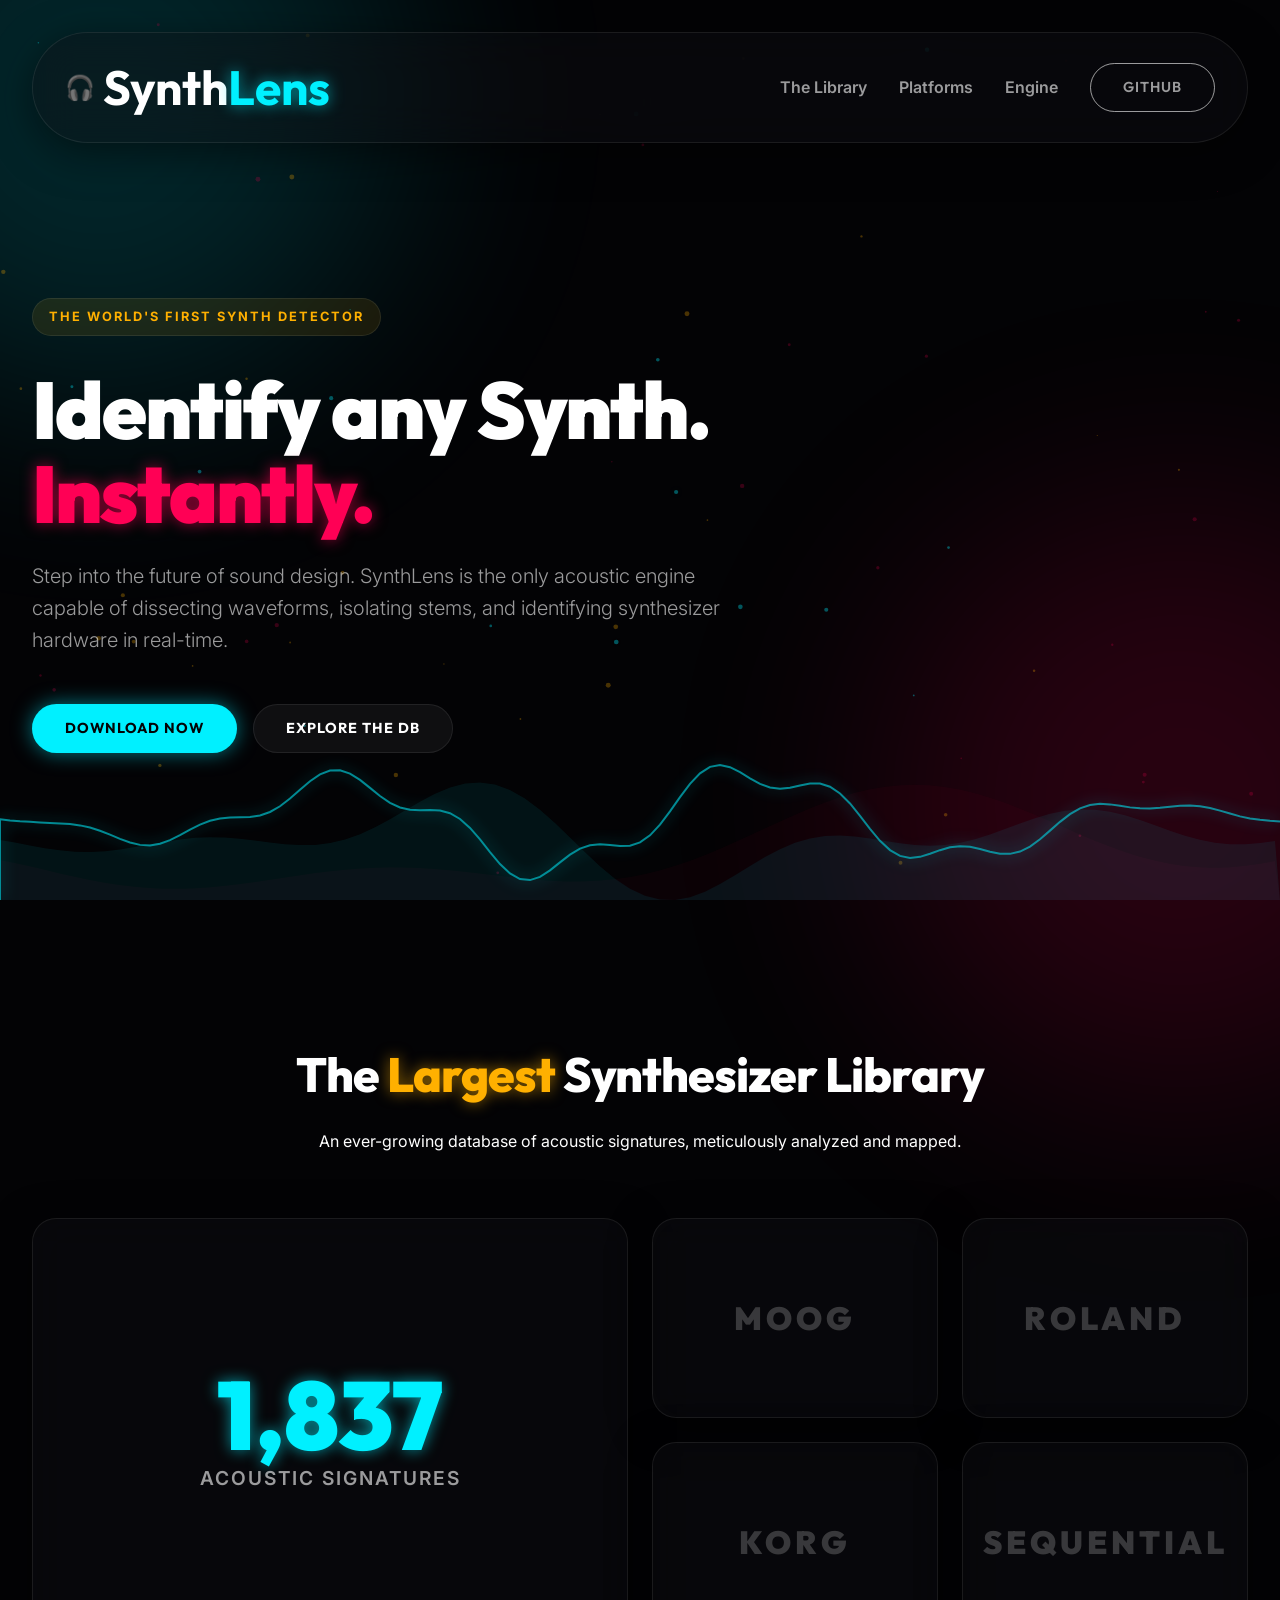
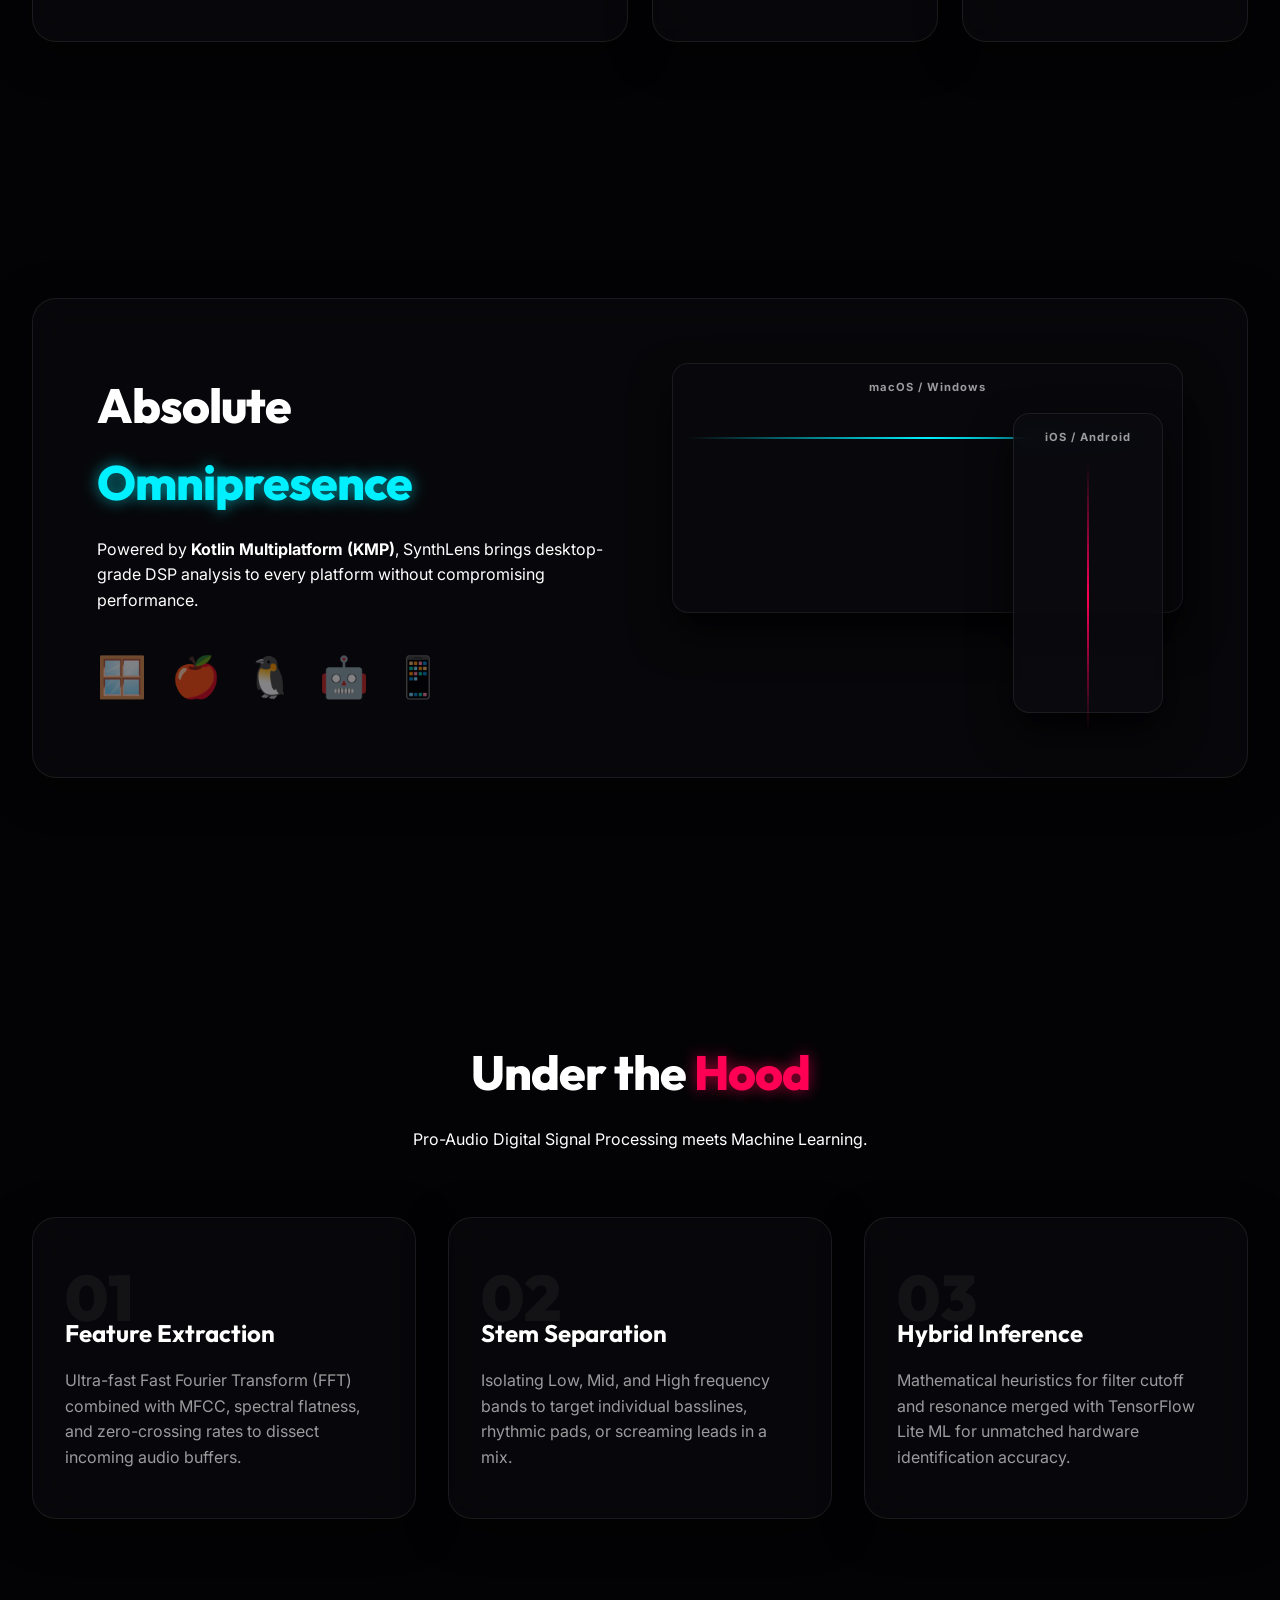
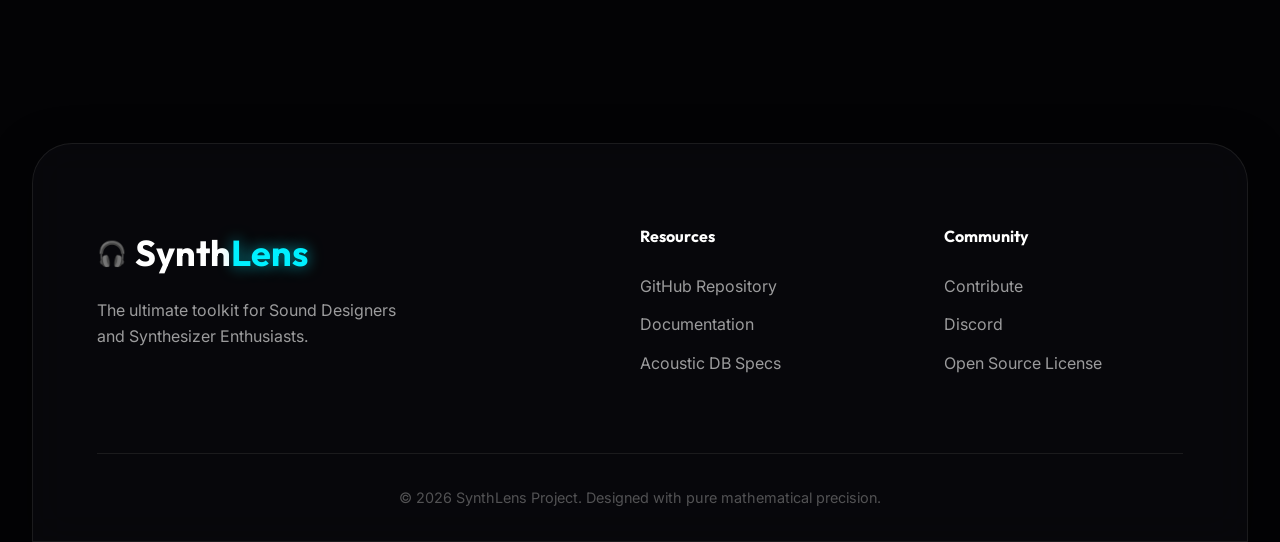
==== DOCS/index.html @ 4031fd5b "Docs: Upgrade GitHub Pages landing site to V2 Pro Audio aesthetic" ====
<!DOCTYPE html>
<html lang="en">
<head>
    <meta charset="UTF-8">
    <meta name="viewport" content="width=device-width, initial-scale=1.0">
    <meta name="description" content="SynthLens - The World's First AI-Powered Synthesizer Detector and the Largest Acoustic Signature Library.">
    <title>SynthLens | The Ultimate Synthesizer Analyzer</title>
    
    <!-- Google Fonts -->
    <link rel="preconnect" href="https://fonts.googleapis.com">
    <link rel="preconnect" href="https://fonts.gstatic.com" crossorigin>
    <link href="https://fonts.googleapis.com/css2?family=Inter:wght@300;400;600;800&family=Outfit:wght@400;700;900&display=swap" rel="stylesheet">
    
    <link rel="stylesheet" href="style.css">
</head>
<body>
    <!-- Real-time Visualizer Simulation -->
    <canvas id="spectrumCanvas"></canvas>

    <!-- Global Glow Effects -->
    <div class="ambient-glow cyan-glow"></div>
    <div class="ambient-glow magenta-glow"></div>

    <div class="site-wrapper">
        <!-- Header -->
        <header class="header glass-panel fade-in-up">
            <div class="logo">
                <span class="logo-icon">🎧</span>
                <h1>Synth<span class="highlight-cyan">Lens</span></h1>
            </div>
            <nav class="nav">
                <a href="#library">The Library</a>
                <a href="#platforms">Platforms</a>
                <a href="#engine">Engine</a>
                <a href="https://github.com/drbea/SynthLens" target="_blank" class="btn btn-outline">GitHub</a>
            </nav>
        </header>

        <!-- Hero Section -->
        <section class="hero">
            <div class="hero-content fade-in-up delay-1">
                <div class="hero-badge">THE WORLD'S FIRST SYNTH DETECTOR</div>
                <h2 class="hero-title">Identify any Synth.<br><span class="highlight-magenta">Instantly.</span></h2>
                <p class="hero-subtitle">Step into the future of sound design. SynthLens is the only acoustic engine capable of dissecting waveforms, isolating stems, and identifying synthesizer hardware in real-time.</p>
                <div class="hero-actions">
                    <a href="https://github.com/drbea/SynthLens/releases" class="btn btn-primary glow-btn">Download Now</a>
                    <a href="#library" class="btn btn-secondary">Explore the DB</a>
                </div>
            </div>
        </section>

        <!-- The Largest Library Section -->
        <section id="library" class="library-section section">
            <div class="section-header fade-in">
                <h3 class="section-title">The <span class="highlight-amber">Largest</span> Synthesizer Library</h3>
                <p>An ever-growing database of acoustic signatures, meticulously analyzed and mapped.</p>
            </div>
            
            <div class="bento-grid">
                <!-- Counter Card -->
                <div class="bento-card glass-panel col-span-2 row-span-2 flex-center fade-in-up">
                    <div class="counter-box">
                        <span class="counter-number highlight-cyan" data-target="2450">0</span>
                        <span class="counter-label">Acoustic Signatures</span>
                    </div>
                </div>
                
                <!-- Brand Cards -->
                <div class="bento-card glass-panel brand-card fade-in-up delay-1">
                    <div class="brand-name">MOOG</div>
                    <div class="brand-bg moog-bg"></div>
                </div>
                <div class="bento-card glass-panel brand-card fade-in-up delay-2">
                    <div class="brand-name">ROLAND</div>
                    <div class="brand-bg roland-bg"></div>
                </div>
                <div class="bento-card glass-panel brand-card fade-in-up delay-1">
                    <div class="brand-name">KORG</div>
                    <div class="brand-bg korg-bg"></div>
                </div>
                <div class="bento-card glass-panel brand-card fade-in-up delay-2">
                    <div class="brand-name">SEQUENTIAL</div>
                    <div class="brand-bg seq-bg"></div>
                </div>
            </div>
        </section>

        <!-- Multi-Platform Section -->
        <section id="platforms" class="platforms-section section">
            <div class="platform-container glass-panel fade-in">
                <div class="platform-text">
                    <h3 class="section-title">Absolute <span class="highlight-cyan">Omnipresence</span></h3>
                    <p>Powered by <strong>Kotlin Multiplatform (KMP)</strong>, SynthLens brings desktop-grade DSP analysis to every platform without compromising performance.</p>
                    <div class="platform-icons">
                        <div class="p-icon" title="Windows">🪟</div>
                        <div class="p-icon" title="macOS">🍎</div>
                        <div class="p-icon" title="Linux">🐧</div>
                        <div class="p-icon" title="Android">🤖</div>
                        <div class="p-icon" title="iOS">📱</div>
                    </div>
                </div>
                <div class="platform-visual">
                    <div class="device-stack">
                        <!-- Desktop Mockup -->
                        <div class="mock-device desktop glass-panel">
                            <div class="mock-header">macOS / Windows</div>
                            <div class="wave-line"></div>
                        </div>
                        <!-- Mobile Mockup -->
                        <div class="mock-device mobile glass-panel">
                            <div class="mock-header">iOS / Android</div>
                            <div class="wave-line vertical"></div>
                        </div>
                    </div>
                </div>
            </div>
        </section>

        <!-- Radiografía del Motor (How it Works) -->
        <section id="engine" class="engine-section section">
            <div class="section-header fade-in">
                <h3 class="section-title">Under the <span class="highlight-magenta">Hood</span></h3>
                <p>Pro-Audio Digital Signal Processing meets Machine Learning.</p>
            </div>
            <div class="engine-steps">
                <div class="step-card glass-panel hover-magnetic fade-in-up delay-1">
                    <div class="step-number">01</div>
                    <h4>Feature Extraction</h4>
                    <p>Ultra-fast Fast Fourier Transform (FFT) combined with MFCC, spectral flatness, and zero-crossing rates to dissect incoming audio buffers.</p>
                </div>
                <div class="step-card glass-panel hover-magnetic fade-in-up delay-2">
                    <div class="step-number">02</div>
                    <h4>Stem Separation</h4>
                    <p>Isolating Low, Mid, and High frequency bands to target individual basslines, rhythmic pads, or screaming leads in a mix.</p>
                </div>
                <div class="step-card glass-panel hover-magnetic fade-in-up delay-3">
                    <div class="step-number">03</div>
                    <h4>Hybrid Inference</h4>
                    <p>Mathematical heuristics for filter cutoff and resonance merged with TensorFlow Lite ML for unmatched hardware identification accuracy.</p>
                </div>
            </div>
        </section>

        <!-- Footer Pro -->
        <footer class="footer glass-panel">
            <div class="footer-grid">
                <div class="footer-brand">
                    <div class="logo">
                        <span class="logo-icon">🎧</span>
                        <h2>Synth<span class="highlight-cyan">Lens</span></h2>
                    </div>
                    <p class="tagline">The ultimate toolkit for Sound Designers and Synthesizer Enthusiasts.</p>
                </div>
                <div class="footer-links-col">
                    <h4>Resources</h4>
                    <a href="https://github.com/drbea/SynthLens">GitHub Repository</a>
                    <a href="#">Documentation</a>
                    <a href="#">Acoustic DB Specs</a>
                </div>
                <div class="footer-links-col">
                    <h4>Community</h4>
                    <a href="#">Contribute</a>
                    <a href="#">Discord</a>
                    <a href="#">Open Source License</a>
                </div>
            </div>
            <div class="footer-bottom">
                &copy; 2026 SynthLens Project. Designed with pure mathematical precision.
            </div>
        </footer>
    </div>

    <script src="script.js"></script>
</body>
</html>
---- DOCS/style.css ----
:root {
    /* Pro Audio Deep Aesthetic */
    --synth-cyan: #00F0FF;
    --synth-magenta: #FF0055;
    --synth-amber: #FFB000;
    --synth-green: #00FF66;
    
    --bg-dark: #030305;
    --bg-panel: rgba(15, 15, 20, 0.4);
    --bg-card: rgba(22, 22, 30, 0.5);
    
    --text-primary: #FFFFFF;
    --text-secondary: rgba(255, 255, 255, 0.6);
    
    --font-heading: 'Outfit', sans-serif;
    --font-body: 'Inter', sans-serif;
    
    --glass-border: 1px solid rgba(255, 255, 255, 0.08);
}

* {
    margin: 0;
    padding: 0;
    box-sizing: border-box;
}

body {
    background-color: var(--bg-dark);
    color: var(--text-primary);
    font-family: var(--font-body);
    line-height: 1.6;
    overflow-x: hidden;
}

/* Background Canvas */
#spectrumCanvas {
    position: fixed;
    top: 0;
    left: 0;
    width: 100vw;
    height: 100vh;
    z-index: -1;
    pointer-events: none;
    opacity: 0.7;
}

/* Ambient Glows */
.ambient-glow {
    position: fixed;
    width: 600px;
    height: 600px;
    border-radius: 50%;
    filter: blur(120px);
    z-index: -2;
    opacity: 0.15;
    pointer-events: none;
}
.ambient-glow.cyan-glow { top: -200px; left: -200px; background: var(--synth-cyan); }
.ambient-glow.magenta-glow { bottom: -200px; right: -200px; background: var(--synth-magenta); }

/* Typography & Highlights */
h1, h2, h3, h4, .logo { font-family: var(--font-heading); }
.highlight-cyan { color: var(--synth-cyan); text-shadow: 0 0 15px rgba(0, 240, 255, 0.6); }
.highlight-magenta { color: var(--synth-magenta); text-shadow: 0 0 15px rgba(255, 0, 85, 0.6); }
.highlight-amber { color: var(--synth-amber); text-shadow: 0 0 15px rgba(255, 176, 0, 0.6); }

/* Glassmorphism Utilities */
.glass-panel {
    background: var(--bg-panel);
    backdrop-filter: blur(20px);
    -webkit-backdrop-filter: blur(20px);
    border: var(--glass-border);
    box-shadow: 0 10px 40px rgba(0, 0, 0, 0.5);
    border-radius: 24px;
}

.site-wrapper {
    position: relative;
    z-index: 1;
    max-width: 1300px;
    margin: 0 auto;
    padding: 0 2rem;
}

/* Header */
.header {
    display: flex;
    justify-content: space-between;
    align-items: center;
    padding: 1rem 2rem;
    margin-top: 2rem;
    border-radius: 100px;
}
.logo { display: flex; align-items: center; gap: 0.5rem; font-size: 1.5rem; font-weight: 900; }
.nav { display: flex; gap: 2rem; align-items: center; }
.nav a { color: var(--text-secondary); text-decoration: none; font-weight: 600; transition: color 0.3s ease; }
.nav a:hover { color: var(--text-primary); text-shadow: 0 0 8px rgba(255,255,255,0.5); }

/* Buttons */
.btn {
    display: inline-block;
    padding: 0.75rem 2rem;
    border-radius: 50px;
    text-decoration: none;
    font-weight: 700;
    font-family: var(--font-heading);
    transition: all 0.3s ease;
    cursor: pointer;
    text-align: center;
    text-transform: uppercase;
    letter-spacing: 1px;
    font-size: 0.9rem;
}
.btn-outline { border: 1px solid var(--text-secondary); color: var(--text-primary); }
.btn-outline:hover { background: var(--text-primary); color: var(--bg-dark); }
.btn-primary { background: var(--synth-cyan); color: var(--bg-dark); box-shadow: 0 0 20px rgba(0, 240, 255, 0.5); border: 1px solid transparent; }
.btn-primary:hover { background: #fff; box-shadow: 0 0 30px rgba(0, 240, 255, 0.9); }
.btn-secondary { background: rgba(255, 255, 255, 0.05); color: var(--text-primary); border: var(--glass-border); }
.btn-secondary:hover { background: rgba(255, 255, 255, 0.1); }

/* Hero Section */
.hero { min-height: 85vh; display: flex; align-items: center; padding: 4rem 0; }
.hero-content { max-width: 900px; }
.hero-badge { display: inline-block; padding: 0.5rem 1rem; border: var(--glass-border); border-radius: 50px; font-size: 0.8rem; font-weight: 700; letter-spacing: 2px; color: var(--synth-amber); margin-bottom: 2rem; background: rgba(255, 176, 0, 0.1); }
.hero-title { font-size: 5rem; line-height: 1.05; margin-bottom: 1.5rem; font-weight: 900; letter-spacing: -2px; }
.hero-subtitle { font-size: 1.25rem; color: var(--text-secondary); margin-bottom: 3rem; max-width: 700px; font-weight: 300; }
.hero-actions { display: flex; gap: 1rem; }

/* Generic Section */
.section { padding: 8rem 0; }
.section-header { margin-bottom: 4rem; text-align: center; }
.section-title { font-size: 3rem; margin-bottom: 1rem; font-weight: 800; letter-spacing: -1px; }

/* Bento Grid (Library) */
.bento-grid {
    display: grid;
    grid-template-columns: repeat(4, 1fr);
    grid-template-rows: repeat(2, 200px);
    gap: 1.5rem;
}
.bento-card {
    padding: 2rem;
    position: relative;
    overflow: hidden;
    transition: transform 0.4s ease, border-color 0.4s ease;
}
.bento-card:hover { transform: scale(1.02); border-color: rgba(255,255,255,0.3); }
.col-span-2 { grid-column: span 2; }
.row-span-2 { grid-row: span 2; }
.flex-center { display: flex; flex-direction: column; justify-content: center; align-items: center; text-align: center; }

/* Counter Box */
.counter-box .counter-number { font-size: 6rem; font-family: var(--font-heading); font-weight: 900; line-height: 1; display: block; }
.counter-box .counter-label { font-size: 1.2rem; color: var(--text-secondary); letter-spacing: 2px; text-transform: uppercase; font-weight: 600; }

/* Brand Cards */
.brand-card { display: flex; justify-content: center; align-items: center; }
.brand-name { font-family: var(--font-heading); font-size: 2rem; font-weight: 900; color: rgba(255,255,255,0.2); letter-spacing: 4px; z-index: 2; transition: color 0.3s ease; }
.brand-card:hover .brand-name { color: #fff; }
.brand-bg { position: absolute; inset: 0; z-index: 1; background-size: cover; background-position: center; opacity: 0.1; transition: opacity 0.3s ease; filter: grayscale(100%); }
.brand-card:hover .brand-bg { opacity: 0.4; filter: grayscale(0%); }

/* Platforms Section */
.platform-container { display: grid; grid-template-columns: 1fr 1fr; gap: 4rem; padding: 4rem; align-items: center; }
.platform-icons { display: flex; gap: 1.5rem; margin-top: 2rem; font-size: 2.5rem; }
.p-icon { opacity: 0.5; transition: opacity 0.3s, transform 0.3s; cursor: default; }
.p-icon:hover { opacity: 1; transform: translateY(-5px); }

.device-stack { position: relative; height: 350px; }
.mock-device { position: absolute; background: #08080c; border: var(--glass-border); border-radius: 16px; padding: 15px; box-shadow: 0 20px 40px rgba(0,0,0,0.8); }
.mock-device.desktop { width: 100%; height: 250px; top: 0; left: 0; z-index: 1; }
.mock-device.mobile { width: 150px; height: 300px; bottom: 0; right: 20px; z-index: 2; background: rgba(10,10,15,0.8); backdrop-filter: blur(10px); }
.mock-header { font-size: 0.7rem; color: var(--text-secondary); text-align: center; margin-bottom: 15px; letter-spacing: 1px; font-weight: 700; }
.wave-line { height: 2px; width: 100%; background: linear-gradient(90deg, transparent, var(--synth-cyan), transparent); margin-top: 40px; }
.wave-line.vertical { height: 100%; width: 2px; background: linear-gradient(180deg, transparent, var(--synth-magenta), transparent); margin: 0 auto; }

/* Engine Steps */
.engine-steps { display: grid; grid-template-columns: repeat(3, 1fr); gap: 2rem; }
.step-card { padding: 3rem 2rem; }
.step-number { font-family: var(--font-heading); font-size: 4rem; font-weight: 900; color: rgba(255,255,255,0.05); margin-bottom: -1rem; line-height: 1; }
.step-card h4 { font-size: 1.5rem; margin-bottom: 1rem; position: relative; z-index: 2; }
.step-card p { color: var(--text-secondary); position: relative; z-index: 2; }

/* Hover Magnetic effect (JS will handle logic) */
.hover-magnetic { transition: transform 0.1s ease-out; }

/* Footer Pro */
.footer { margin-top: 6rem; padding: 5rem 4rem 2rem; border-radius: 40px 40px 0 0; }
.footer-grid { display: grid; grid-template-columns: 2fr 1fr 1fr; gap: 4rem; margin-bottom: 4rem; }
.footer-brand .logo { margin-bottom: 1rem; }
.footer-brand .tagline { color: var(--text-secondary); max-width: 300px; }
.footer-links-col h4 { margin-bottom: 1.5rem; color: #fff; }
.footer-links-col a { display: block; color: var(--text-secondary); text-decoration: none; margin-bottom: 0.8rem; transition: color 0.3s; }
.footer-links-col a:hover { color: var(--synth-cyan); }
.footer-bottom { padding-top: 2rem; border-top: var(--glass-border); color: rgba(255,255,255,0.3); font-size: 0.9rem; text-align: center; }

/* Animations */
.fade-in { opacity: 0; transition: opacity 1s ease; }
.fade-in.visible { opacity: 1; }
.fade-in-up { opacity: 0; transform: translateY(40px); transition: opacity 1s cubic-bezier(0.2, 0.8, 0.2, 1), transform 1s cubic-bezier(0.2, 0.8, 0.2, 1); }
.fade-in-up.visible { opacity: 1; transform: translateY(0); }
.delay-1 { transition-delay: 0.2s; }
.delay-2 { transition-delay: 0.4s; }
.delay-3 { transition-delay: 0.6s; }

/* Responsive */
@media (max-width: 1000px) {
    .bento-grid { grid-template-columns: 1fr 1fr; }
    .col-span-2 { grid-column: span 1; }
    .platform-container { grid-template-columns: 1fr; }
    .engine-steps { grid-template-columns: 1fr; }
    .footer-grid { grid-template-columns: 1fr; }
}
@media (max-width: 600px) {
    .bento-grid { grid-template-columns: 1fr; }
    .hero-title { font-size: 3.5rem; }
    .nav { display: none; }
}
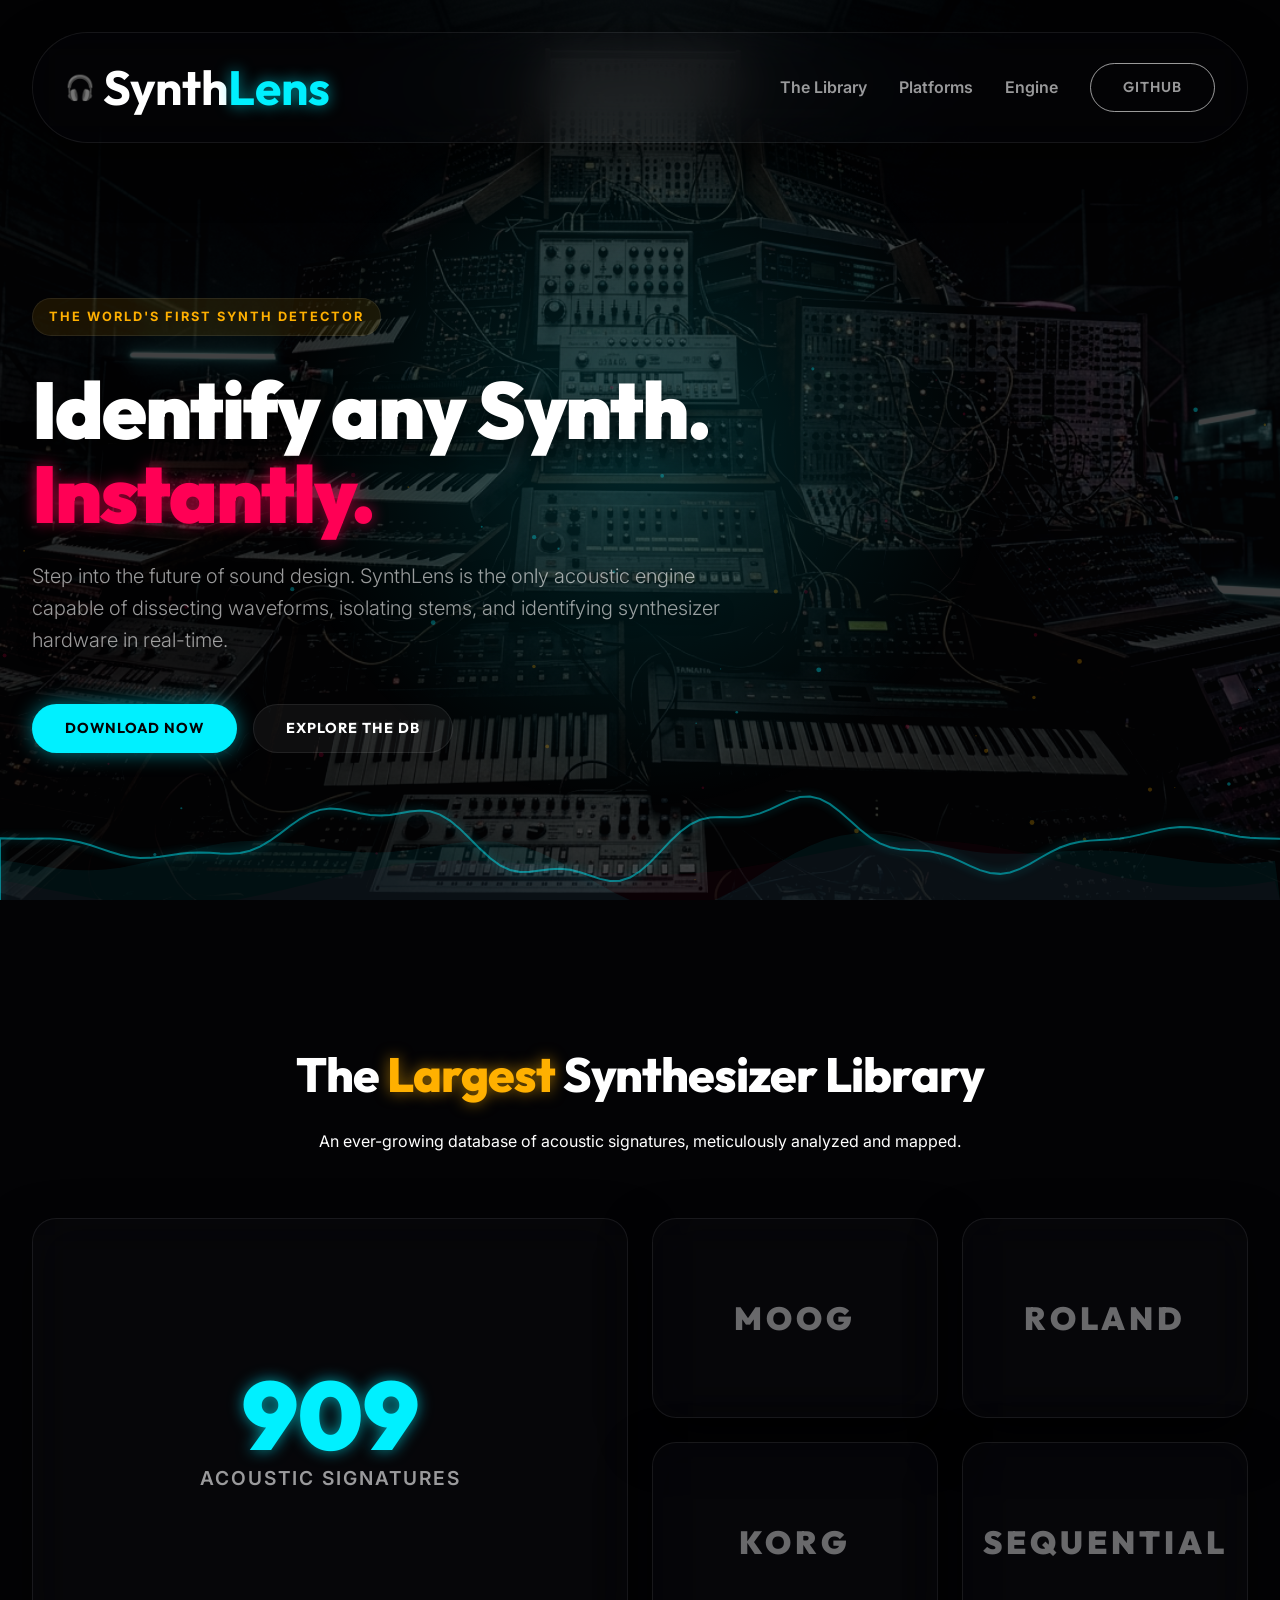
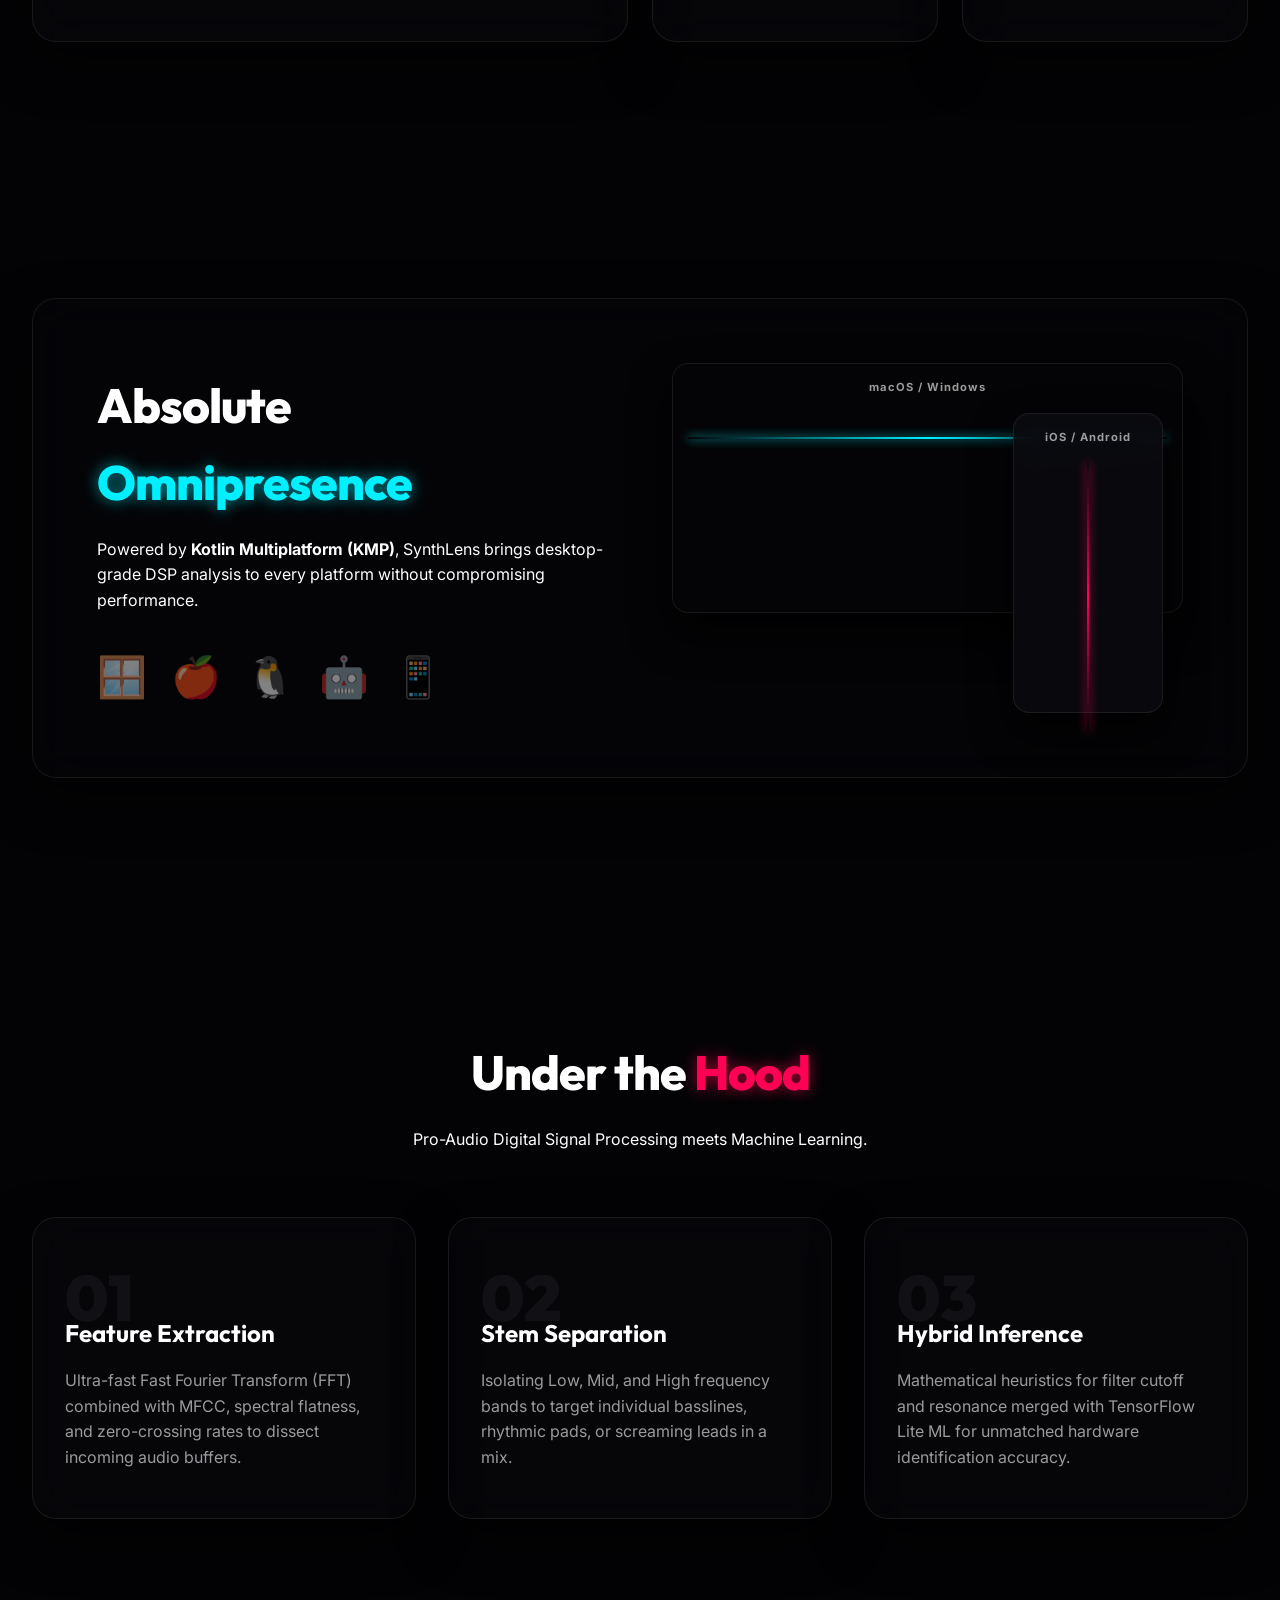
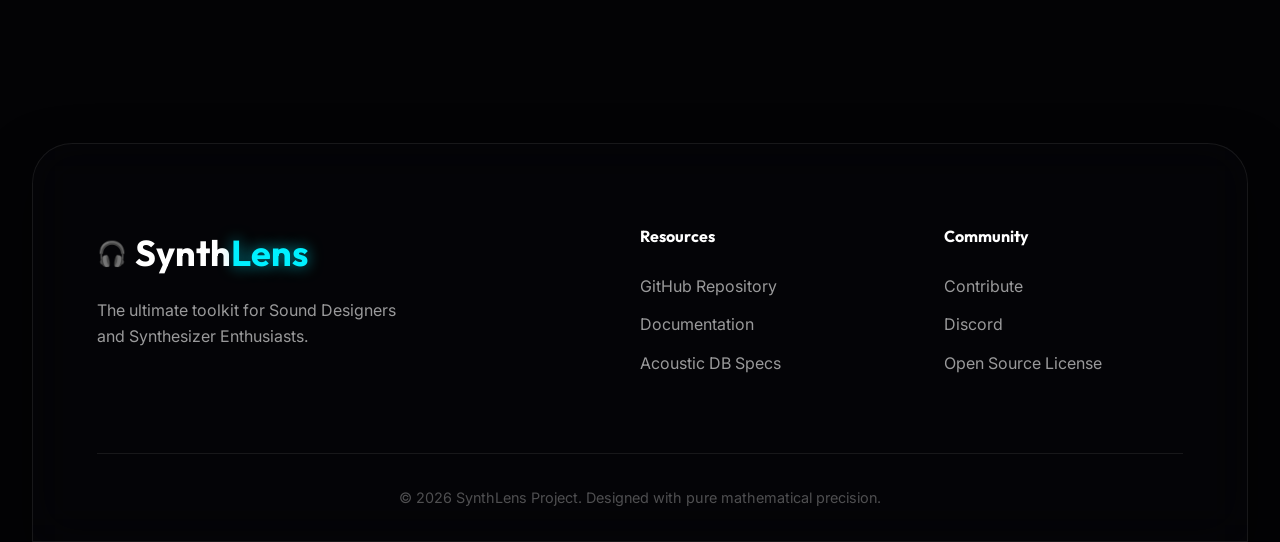
==== commit 39c53097: "Docs: Implement V3 with Synth Graveyard background and Spotlight CSS/JS effect" ====
--- a/DOCS/index.html
+++ b/DOCS/index.html
@@ -14,12 +14,14 @@
     <link rel="stylesheet" href="style.css">
 </head>
 <body>
-    <!-- Real-time Visualizer Simulation -->
+    <!-- The Synthesizer Graveyard Background -->
+    <div class="bg-graveyard"></div>
+    
+    <!-- The Interactive Mouse Spotlight -->
+    <div class="mouse-spotlight"></div>
+
+    <!-- The Audio Spectrum Canvas (Now restricted to the bottom to avoid clashing) -->
     <canvas id="spectrumCanvas"></canvas>
-
-    <!-- Global Glow Effects -->
-    <div class="ambient-glow cyan-glow"></div>
-    <div class="ambient-glow magenta-glow"></div>
 
     <div class="site-wrapper">
         <!-- Header -->
@@ -38,11 +40,11 @@
 
         <!-- Hero Section -->
         <section class="hero">
-            <div class="hero-content fade-in-up delay-1">
-                <div class="hero-badge">THE WORLD'S FIRST SYNTH DETECTOR</div>
-                <h2 class="hero-title">Identify any Synth.<br><span class="highlight-magenta">Instantly.</span></h2>
-                <p class="hero-subtitle">Step into the future of sound design. SynthLens is the only acoustic engine capable of dissecting waveforms, isolating stems, and identifying synthesizer hardware in real-time.</p>
-                <div class="hero-actions">
+            <div class="hero-content">
+                <div class="hero-badge fade-in-up delay-1">THE WORLD'S FIRST SYNTH DETECTOR</div>
+                <h2 class="hero-title fade-in-up delay-2">Identify any Synth.<br><span class="highlight-magenta">Instantly.</span></h2>
+                <p class="hero-subtitle fade-in-up delay-3">Step into the future of sound design. SynthLens is the only acoustic engine capable of dissecting waveforms, isolating stems, and identifying synthesizer hardware in real-time.</p>
+                <div class="hero-actions fade-in-up delay-4">
                     <a href="https://github.com/drbea/SynthLens/releases" class="btn btn-primary glow-btn">Download Now</a>
                     <a href="#library" class="btn btn-secondary">Explore the DB</a>
                 </div>
@@ -51,34 +53,34 @@
 
         <!-- The Largest Library Section -->
         <section id="library" class="library-section section">
-            <div class="section-header fade-in">
+            <div class="section-header fade-in-up delay-1">
                 <h3 class="section-title">The <span class="highlight-amber">Largest</span> Synthesizer Library</h3>
                 <p>An ever-growing database of acoustic signatures, meticulously analyzed and mapped.</p>
             </div>
             
             <div class="bento-grid">
                 <!-- Counter Card -->
-                <div class="bento-card glass-panel col-span-2 row-span-2 flex-center fade-in-up">
+                <div class="bento-card glass-panel col-span-2 row-span-2 flex-center fade-in-up delay-2">
                     <div class="counter-box">
                         <span class="counter-number highlight-cyan" data-target="2450">0</span>
                         <span class="counter-label">Acoustic Signatures</span>
                     </div>
                 </div>
                 
-                <!-- Brand Cards -->
-                <div class="bento-card glass-panel brand-card fade-in-up delay-1">
+                <!-- Brand Cards with cascading delays -->
+                <div class="bento-card glass-panel brand-card fade-in-up delay-3">
                     <div class="brand-name">MOOG</div>
                     <div class="brand-bg moog-bg"></div>
                 </div>
-                <div class="bento-card glass-panel brand-card fade-in-up delay-2">
+                <div class="bento-card glass-panel brand-card fade-in-up delay-4">
                     <div class="brand-name">ROLAND</div>
                     <div class="brand-bg roland-bg"></div>
                 </div>
-                <div class="bento-card glass-panel brand-card fade-in-up delay-1">
+                <div class="bento-card glass-panel brand-card fade-in-up delay-5">
                     <div class="brand-name">KORG</div>
                     <div class="brand-bg korg-bg"></div>
                 </div>
-                <div class="bento-card glass-panel brand-card fade-in-up delay-2">
+                <div class="bento-card glass-panel brand-card fade-in-up delay-6">
                     <div class="brand-name">SEQUENTIAL</div>
                     <div class="brand-bg seq-bg"></div>
                 </div>
@@ -87,11 +89,11 @@
 
         <!-- Multi-Platform Section -->
         <section id="platforms" class="platforms-section section">
-            <div class="platform-container glass-panel fade-in">
+            <div class="platform-container glass-panel fade-in-up delay-1">
                 <div class="platform-text">
-                    <h3 class="section-title">Absolute <span class="highlight-cyan">Omnipresence</span></h3>
-                    <p>Powered by <strong>Kotlin Multiplatform (KMP)</strong>, SynthLens brings desktop-grade DSP analysis to every platform without compromising performance.</p>
-                    <div class="platform-icons">
+                    <h3 class="section-title fade-in-up delay-2">Absolute <span class="highlight-cyan">Omnipresence</span></h3>
+                    <p class="fade-in-up delay-3">Powered by <strong>Kotlin Multiplatform (KMP)</strong>, SynthLens brings desktop-grade DSP analysis to every platform without compromising performance.</p>
+                    <div class="platform-icons fade-in-up delay-4">
                         <div class="p-icon" title="Windows">🪟</div>
                         <div class="p-icon" title="macOS">🍎</div>
                         <div class="p-icon" title="Linux">🐧</div>
@@ -99,15 +101,13 @@
                         <div class="p-icon" title="iOS">📱</div>
                     </div>
                 </div>
-                <div class="platform-visual">
+                <div class="platform-visual fade-in-up delay-5">
                     <div class="device-stack">
-                        <!-- Desktop Mockup -->
-                        <div class="mock-device desktop glass-panel">
+                        <div class="mock-device desktop glass-panel hover-magnetic">
                             <div class="mock-header">macOS / Windows</div>
                             <div class="wave-line"></div>
                         </div>
-                        <!-- Mobile Mockup -->
-                        <div class="mock-device mobile glass-panel">
+                        <div class="mock-device mobile glass-panel hover-magnetic">
                             <div class="mock-header">iOS / Android</div>
                             <div class="wave-line vertical"></div>
                         </div>
@@ -116,24 +116,24 @@
             </div>
         </section>
 
-        <!-- Radiografía del Motor (How it Works) -->
+        <!-- Engine Section -->
         <section id="engine" class="engine-section section">
-            <div class="section-header fade-in">
+            <div class="section-header fade-in-up delay-1">
                 <h3 class="section-title">Under the <span class="highlight-magenta">Hood</span></h3>
                 <p>Pro-Audio Digital Signal Processing meets Machine Learning.</p>
             </div>
             <div class="engine-steps">
-                <div class="step-card glass-panel hover-magnetic fade-in-up delay-1">
+                <div class="step-card glass-panel hover-magnetic fade-in-up delay-2">
                     <div class="step-number">01</div>
                     <h4>Feature Extraction</h4>
                     <p>Ultra-fast Fast Fourier Transform (FFT) combined with MFCC, spectral flatness, and zero-crossing rates to dissect incoming audio buffers.</p>
                 </div>
-                <div class="step-card glass-panel hover-magnetic fade-in-up delay-2">
+                <div class="step-card glass-panel hover-magnetic fade-in-up delay-3">
                     <div class="step-number">02</div>
                     <h4>Stem Separation</h4>
                     <p>Isolating Low, Mid, and High frequency bands to target individual basslines, rhythmic pads, or screaming leads in a mix.</p>
                 </div>
-                <div class="step-card glass-panel hover-magnetic fade-in-up delay-3">
+                <div class="step-card glass-panel hover-magnetic fade-in-up delay-4">
                     <div class="step-number">03</div>
                     <h4>Hybrid Inference</h4>
                     <p>Mathematical heuristics for filter cutoff and resonance merged with TensorFlow Lite ML for unmatched hardware identification accuracy.</p>
@@ -142,7 +142,7 @@
         </section>
 
         <!-- Footer Pro -->
-        <footer class="footer glass-panel">
+        <footer class="footer glass-panel fade-in-up delay-1">
             <div class="footer-grid">
                 <div class="footer-brand">
                     <div class="logo">
--- a/DOCS/style.css
+++ b/DOCS/style.css
@@ -6,8 +6,8 @@
     --synth-green: #00FF66;
     
     --bg-dark: #030305;
-    --bg-panel: rgba(15, 15, 20, 0.4);
-    --bg-card: rgba(22, 22, 30, 0.5);
+    --bg-panel: rgba(10, 10, 15, 0.2); /* More transparent for V3 */
+    --bg-card: rgba(15, 15, 20, 0.3);
     
     --text-primary: #FFFFFF;
     --text-secondary: rgba(255, 255, 255, 0.6);
@@ -30,33 +30,56 @@
     font-family: var(--font-body);
     line-height: 1.6;
     overflow-x: hidden;
-}
-
-/* Background Canvas */
-#spectrumCanvas {
+    /* Initialize CSS vars for spotlight */
+    --mouse-x: 50vw;
+    --mouse-y: 50vh;
+}
+
+/* 1. Synth Graveyard Background */
+.bg-graveyard {
     position: fixed;
     top: 0;
     left: 0;
     width: 100vw;
     height: 100vh;
+    background-image: url('images/bg-graveyard.jpg');
+    background-size: cover;
+    background-position: center;
+    background-repeat: no-repeat;
+    z-index: -3;
+    opacity: 0.25;
+    filter: saturate(0.5) contrast(1.2);
+}
+
+/* 2. Interactive Mouse Spotlight */
+.mouse-spotlight {
+    position: fixed;
+    top: 0;
+    left: 0;
+    width: 100vw;
+    height: 100vh;
+    z-index: -2;
+    pointer-events: none;
+    /* Create a radial spotlight that follows the mouse */
+    background: radial-gradient(
+        circle 600px at var(--mouse-x) var(--mouse-y), 
+        rgba(0, 240, 255, 0.15), 
+        transparent 60%
+    );
+    transition: background 0.1s ease;
+}
+
+/* 3. Audio Spectrum Canvas */
+#spectrumCanvas {
+    position: fixed;
+    bottom: 0; /* Keep it restricted to bottom half */
+    left: 0;
+    width: 100vw;
+    height: 60vh;
     z-index: -1;
     pointer-events: none;
-    opacity: 0.7;
-}
-
-/* Ambient Glows */
-.ambient-glow {
-    position: fixed;
-    width: 600px;
-    height: 600px;
-    border-radius: 50%;
-    filter: blur(120px);
-    z-index: -2;
-    opacity: 0.15;
-    pointer-events: none;
-}
-.ambient-glow.cyan-glow { top: -200px; left: -200px; background: var(--synth-cyan); }
-.ambient-glow.magenta-glow { bottom: -200px; right: -200px; background: var(--synth-magenta); }
+    opacity: 0.8;
+}
 
 /* Typography & Highlights */
 h1, h2, h3, h4, .logo { font-family: var(--font-heading); }
@@ -67,10 +90,10 @@
 /* Glassmorphism Utilities */
 .glass-panel {
     background: var(--bg-panel);
-    backdrop-filter: blur(20px);
-    -webkit-backdrop-filter: blur(20px);
+    backdrop-filter: blur(25px);
+    -webkit-backdrop-filter: blur(25px);
     border: var(--glass-border);
-    box-shadow: 0 10px 40px rgba(0, 0, 0, 0.5);
+    box-shadow: 0 20px 50px rgba(0, 0, 0, 0.6);
     border-radius: 24px;
 }
 
@@ -104,7 +127,7 @@
     text-decoration: none;
     font-weight: 700;
     font-family: var(--font-heading);
-    transition: all 0.3s ease;
+    transition: all 0.3s cubic-bezier(0.25, 1, 0.5, 1);
     cursor: pointer;
     text-align: center;
     text-transform: uppercase;
@@ -114,16 +137,16 @@
 .btn-outline { border: 1px solid var(--text-secondary); color: var(--text-primary); }
 .btn-outline:hover { background: var(--text-primary); color: var(--bg-dark); }
 .btn-primary { background: var(--synth-cyan); color: var(--bg-dark); box-shadow: 0 0 20px rgba(0, 240, 255, 0.5); border: 1px solid transparent; }
-.btn-primary:hover { background: #fff; box-shadow: 0 0 30px rgba(0, 240, 255, 0.9); }
+.btn-primary:hover { background: #fff; box-shadow: 0 0 30px rgba(0, 240, 255, 0.9); transform: scale(1.05); }
 .btn-secondary { background: rgba(255, 255, 255, 0.05); color: var(--text-primary); border: var(--glass-border); }
-.btn-secondary:hover { background: rgba(255, 255, 255, 0.1); }
+.btn-secondary:hover { background: rgba(255, 255, 255, 0.1); transform: scale(1.05); }
 
 /* Hero Section */
 .hero { min-height: 85vh; display: flex; align-items: center; padding: 4rem 0; }
 .hero-content { max-width: 900px; }
 .hero-badge { display: inline-block; padding: 0.5rem 1rem; border: var(--glass-border); border-radius: 50px; font-size: 0.8rem; font-weight: 700; letter-spacing: 2px; color: var(--synth-amber); margin-bottom: 2rem; background: rgba(255, 176, 0, 0.1); }
-.hero-title { font-size: 5rem; line-height: 1.05; margin-bottom: 1.5rem; font-weight: 900; letter-spacing: -2px; }
-.hero-subtitle { font-size: 1.25rem; color: var(--text-secondary); margin-bottom: 3rem; max-width: 700px; font-weight: 300; }
+.hero-title { font-size: 5rem; line-height: 1.05; margin-bottom: 1.5rem; font-weight: 900; letter-spacing: -2px; text-shadow: 0 10px 30px rgba(0,0,0,0.8); }
+.hero-subtitle { font-size: 1.25rem; color: var(--text-secondary); margin-bottom: 3rem; max-width: 700px; font-weight: 300; text-shadow: 0 5px 15px rgba(0,0,0,0.8); }
 .hero-actions { display: flex; gap: 1rem; }
 
 /* Generic Section */
@@ -142,7 +165,8 @@
     padding: 2rem;
     position: relative;
     overflow: hidden;
-    transition: transform 0.4s ease, border-color 0.4s ease;
+    transition: transform 0.4s cubic-bezier(0.25, 1, 0.5, 1), border-color 0.4s ease;
+    background: var(--bg-card);
 }
 .bento-card:hover { transform: scale(1.02); border-color: rgba(255,255,255,0.3); }
 .col-span-2 { grid-column: span 2; }
@@ -155,34 +179,35 @@
 
 /* Brand Cards */
 .brand-card { display: flex; justify-content: center; align-items: center; }
-.brand-name { font-family: var(--font-heading); font-size: 2rem; font-weight: 900; color: rgba(255,255,255,0.2); letter-spacing: 4px; z-index: 2; transition: color 0.3s ease; }
-.brand-card:hover .brand-name { color: #fff; }
-.brand-bg { position: absolute; inset: 0; z-index: 1; background-size: cover; background-position: center; opacity: 0.1; transition: opacity 0.3s ease; filter: grayscale(100%); }
-.brand-card:hover .brand-bg { opacity: 0.4; filter: grayscale(0%); }
+.brand-name { font-family: var(--font-heading); font-size: 2rem; font-weight: 900; color: rgba(255,255,255,0.4); letter-spacing: 4px; z-index: 2; transition: color 0.3s ease, transform 0.3s ease; }
+.brand-card:hover .brand-name { color: #fff; transform: scale(1.1); }
+.brand-bg { position: absolute; inset: 0; z-index: 1; background-size: cover; background-position: center; opacity: 0; transition: opacity 0.5s ease; filter: grayscale(100%); }
+.brand-card:hover .brand-bg { opacity: 0.3; }
 
 /* Platforms Section */
 .platform-container { display: grid; grid-template-columns: 1fr 1fr; gap: 4rem; padding: 4rem; align-items: center; }
 .platform-icons { display: flex; gap: 1.5rem; margin-top: 2rem; font-size: 2.5rem; }
-.p-icon { opacity: 0.5; transition: opacity 0.3s, transform 0.3s; cursor: default; }
-.p-icon:hover { opacity: 1; transform: translateY(-5px); }
+.p-icon { opacity: 0.5; transition: opacity 0.3s, transform 0.3s cubic-bezier(0.25, 1, 0.5, 1); cursor: default; }
+.p-icon:hover { opacity: 1; transform: translateY(-10px); }
 
 .device-stack { position: relative; height: 350px; }
-.mock-device { position: absolute; background: #08080c; border: var(--glass-border); border-radius: 16px; padding: 15px; box-shadow: 0 20px 40px rgba(0,0,0,0.8); }
+.mock-device { position: absolute; background: rgba(5, 5, 8, 0.8); border: var(--glass-border); border-radius: 16px; padding: 15px; box-shadow: 0 20px 40px rgba(0,0,0,0.8); }
 .mock-device.desktop { width: 100%; height: 250px; top: 0; left: 0; z-index: 1; }
-.mock-device.mobile { width: 150px; height: 300px; bottom: 0; right: 20px; z-index: 2; background: rgba(10,10,15,0.8); backdrop-filter: blur(10px); }
+.mock-device.mobile { width: 150px; height: 300px; bottom: 0; right: 20px; z-index: 2; background: rgba(10,10,15,0.9); backdrop-filter: blur(15px); }
 .mock-header { font-size: 0.7rem; color: var(--text-secondary); text-align: center; margin-bottom: 15px; letter-spacing: 1px; font-weight: 700; }
-.wave-line { height: 2px; width: 100%; background: linear-gradient(90deg, transparent, var(--synth-cyan), transparent); margin-top: 40px; }
-.wave-line.vertical { height: 100%; width: 2px; background: linear-gradient(180deg, transparent, var(--synth-magenta), transparent); margin: 0 auto; }
+.wave-line { height: 2px; width: 100%; background: linear-gradient(90deg, transparent, var(--synth-cyan), transparent); margin-top: 40px; box-shadow: 0 0 10px var(--synth-cyan); }
+.wave-line.vertical { height: 100%; width: 2px; background: linear-gradient(180deg, transparent, var(--synth-magenta), transparent); margin: 0 auto; box-shadow: 0 0 10px var(--synth-magenta); }
 
 /* Engine Steps */
 .engine-steps { display: grid; grid-template-columns: repeat(3, 1fr); gap: 2rem; }
-.step-card { padding: 3rem 2rem; }
-.step-number { font-family: var(--font-heading); font-size: 4rem; font-weight: 900; color: rgba(255,255,255,0.05); margin-bottom: -1rem; line-height: 1; }
+.step-card { padding: 3rem 2rem; background: var(--bg-card); }
+.step-number { font-family: var(--font-heading); font-size: 4rem; font-weight: 900; color: rgba(255,255,255,0.05); margin-bottom: -1rem; line-height: 1; transition: color 0.3s ease; }
+.step-card:hover .step-number { color: rgba(0,240,255,0.2); }
 .step-card h4 { font-size: 1.5rem; margin-bottom: 1rem; position: relative; z-index: 2; }
 .step-card p { color: var(--text-secondary); position: relative; z-index: 2; }
 
 /* Hover Magnetic effect (JS will handle logic) */
-.hover-magnetic { transition: transform 0.1s ease-out; }
+.hover-magnetic { transition: transform 0.2s cubic-bezier(0.25, 1, 0.5, 1); }
 
 /* Footer Pro */
 .footer { margin-top: 6rem; padding: 5rem 4rem 2rem; border-radius: 40px 40px 0 0; }
@@ -190,18 +215,32 @@
 .footer-brand .logo { margin-bottom: 1rem; }
 .footer-brand .tagline { color: var(--text-secondary); max-width: 300px; }
 .footer-links-col h4 { margin-bottom: 1.5rem; color: #fff; }
-.footer-links-col a { display: block; color: var(--text-secondary); text-decoration: none; margin-bottom: 0.8rem; transition: color 0.3s; }
-.footer-links-col a:hover { color: var(--synth-cyan); }
+.footer-links-col a { display: block; color: var(--text-secondary); text-decoration: none; margin-bottom: 0.8rem; transition: color 0.3s, transform 0.3s; }
+.footer-links-col a:hover { color: var(--synth-cyan); transform: translateX(5px); }
 .footer-bottom { padding-top: 2rem; border-top: var(--glass-border); color: rgba(255,255,255,0.3); font-size: 0.9rem; text-align: center; }
 
-/* Animations */
-.fade-in { opacity: 0; transition: opacity 1s ease; }
+/* V3 Cascading Animations */
+.fade-in { opacity: 0; transition: opacity 1.2s cubic-bezier(0.25, 1, 0.5, 1); }
 .fade-in.visible { opacity: 1; }
-.fade-in-up { opacity: 0; transform: translateY(40px); transition: opacity 1s cubic-bezier(0.2, 0.8, 0.2, 1), transform 1s cubic-bezier(0.2, 0.8, 0.2, 1); }
-.fade-in-up.visible { opacity: 1; transform: translateY(0); }
-.delay-1 { transition-delay: 0.2s; }
-.delay-2 { transition-delay: 0.4s; }
-.delay-3 { transition-delay: 0.6s; }
+
+/* Slide up and fade with nice cubic bezier */
+.fade-in-up { 
+    opacity: 0; 
+    transform: translateY(50px) scale(0.98); 
+    transition: opacity 1s cubic-bezier(0.2, 0.8, 0.2, 1), transform 1s cubic-bezier(0.2, 0.8, 0.2, 1); 
+}
+.fade-in-up.visible { 
+    opacity: 1; 
+    transform: translateY(0) scale(1); 
+}
+
+/* Staggered Delays for Cascade */
+.delay-1 { transition-delay: 0.1s; }
+.delay-2 { transition-delay: 0.2s; }
+.delay-3 { transition-delay: 0.3s; }
+.delay-4 { transition-delay: 0.4s; }
+.delay-5 { transition-delay: 0.5s; }
+.delay-6 { transition-delay: 0.6s; }
 
 /* Responsive */
 @media (max-width: 1000px) {
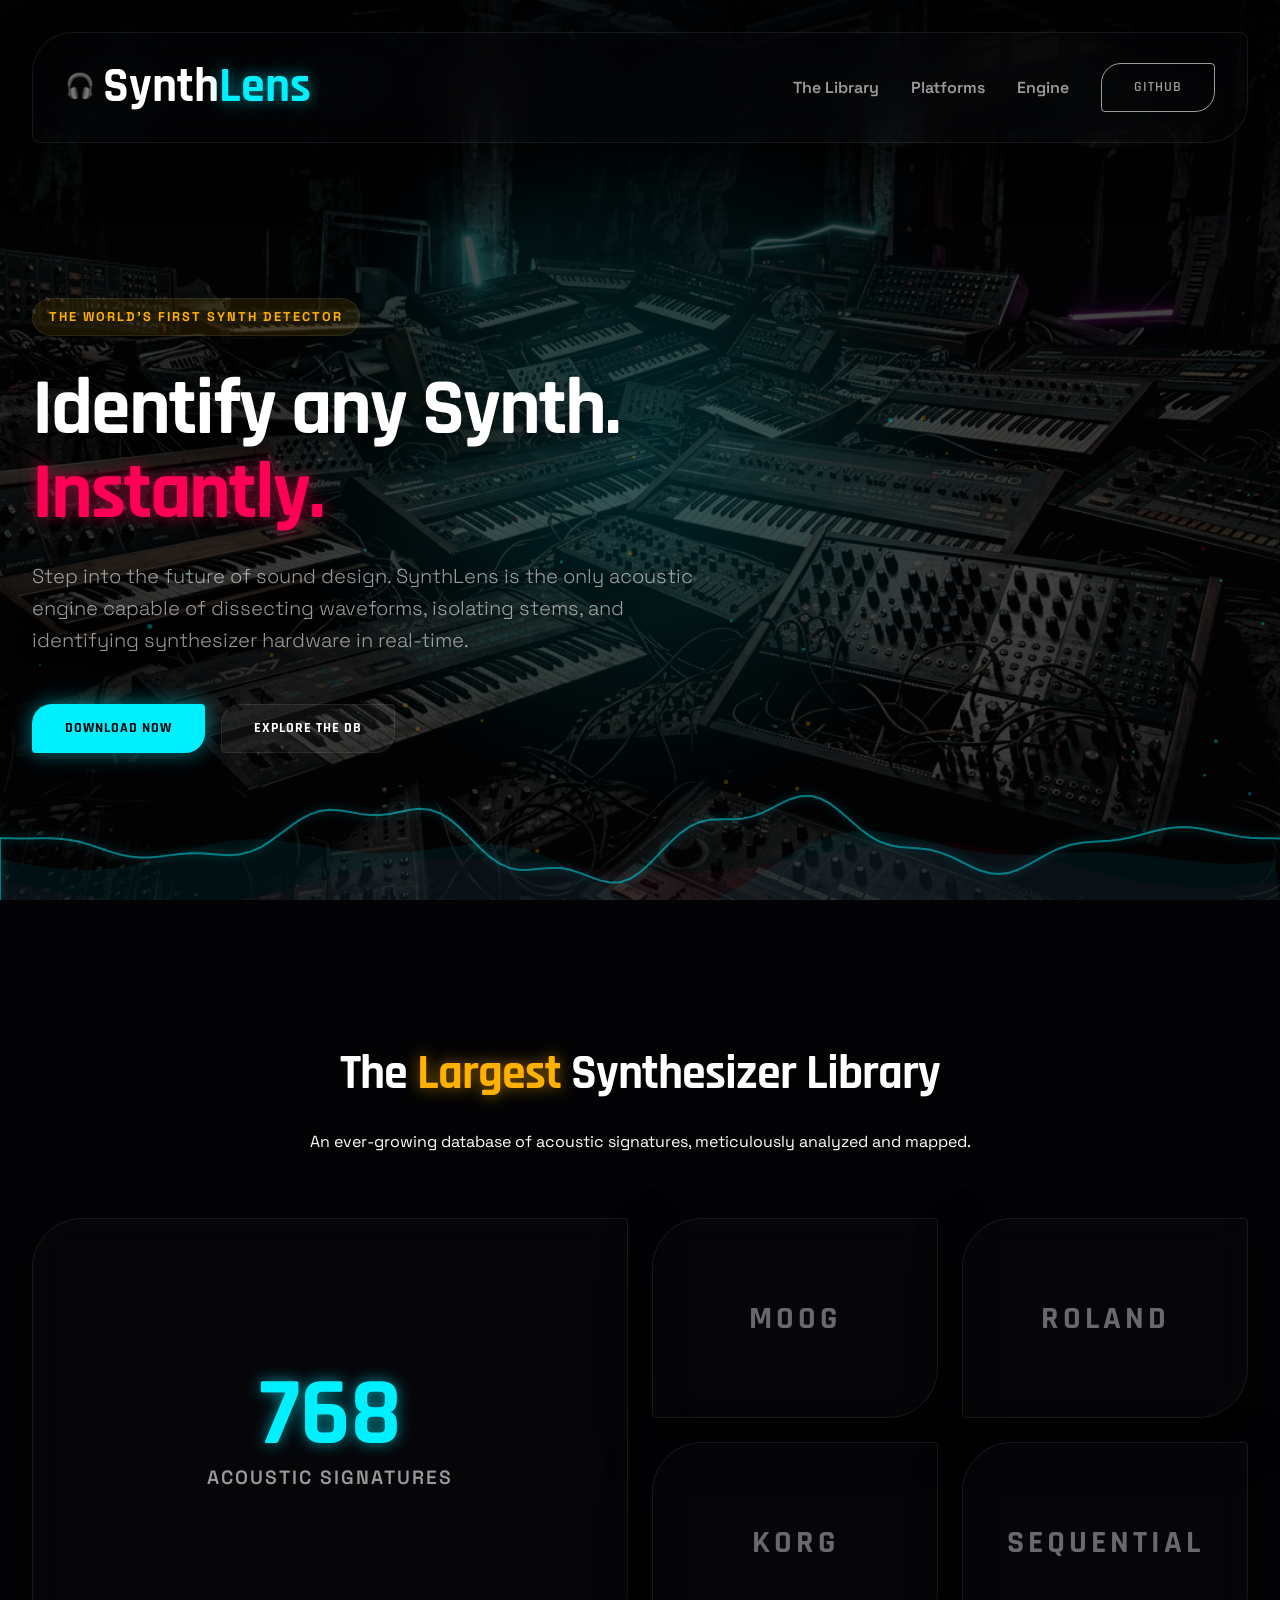
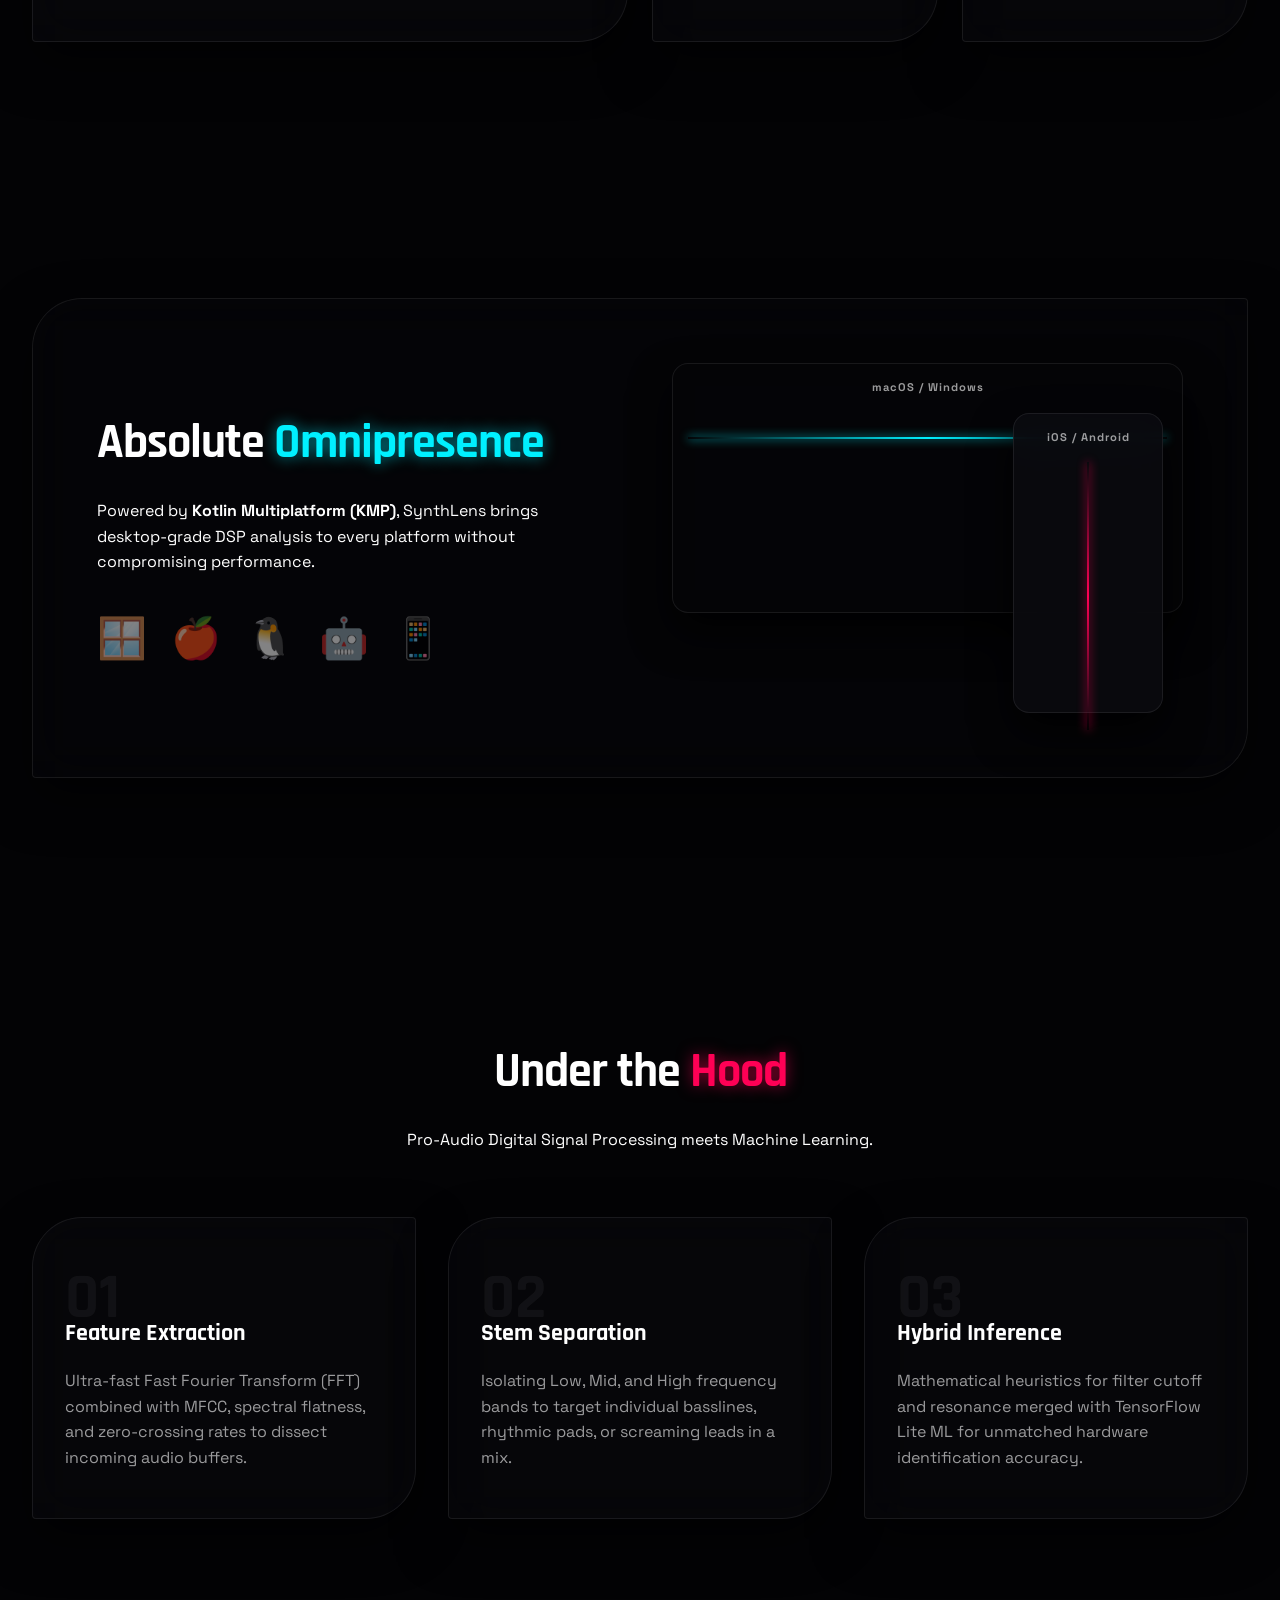
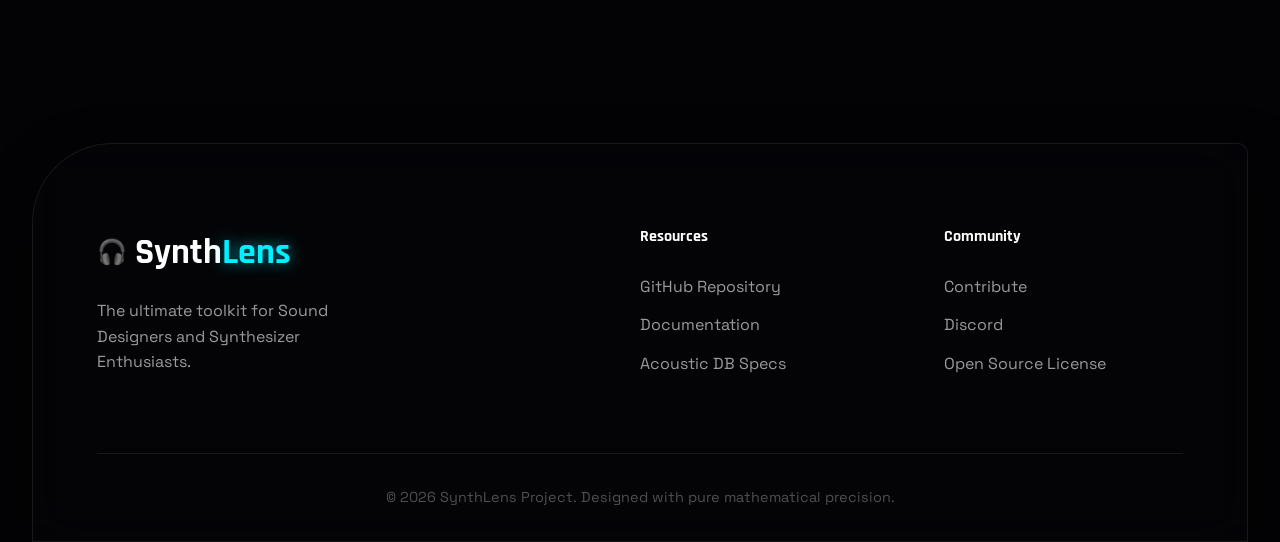
==== commit d68e2446: "Docs: Implement asymmetrical UI and futuristic fonts" ====
--- a/DOCS/index.html
+++ b/DOCS/index.html
@@ -6,10 +6,10 @@
     <meta name="description" content="SynthLens - The World's First AI-Powered Synthesizer Detector and the Largest Acoustic Signature Library.">
     <title>SynthLens | The Ultimate Synthesizer Analyzer</title>
     
-    <!-- Google Fonts -->
+    <!-- Google Fonts: Asymmetric & Futuristic -->
     <link rel="preconnect" href="https://fonts.googleapis.com">
     <link rel="preconnect" href="https://fonts.gstatic.com" crossorigin>
-    <link href="https://fonts.googleapis.com/css2?family=Inter:wght@300;400;600;800&family=Outfit:wght@400;700;900&display=swap" rel="stylesheet">
+    <link href="https://fonts.googleapis.com/css2?family=Rajdhani:wght@500;700;900&family=Space+Grotesk:wght@300;400;700&display=swap" rel="stylesheet">
     
     <link rel="stylesheet" href="style.css">
 </head>
--- a/DOCS/style.css
+++ b/DOCS/style.css
@@ -12,8 +12,8 @@
     --text-primary: #FFFFFF;
     --text-secondary: rgba(255, 255, 255, 0.6);
     
-    --font-heading: 'Outfit', sans-serif;
-    --font-body: 'Inter', sans-serif;
+    --font-heading: 'Rajdhani', sans-serif;
+    --font-body: 'Space Grotesk', sans-serif;
     
     --glass-border: 1px solid rgba(255, 255, 255, 0.08);
 }
@@ -94,7 +94,8 @@
     -webkit-backdrop-filter: blur(25px);
     border: var(--glass-border);
     box-shadow: 0 20px 50px rgba(0, 0, 0, 0.6);
-    border-radius: 24px;
+    /* Asymmetrical border radius for chaotic vibe */
+    border-radius: 50px 4px 50px 4px;
 }
 
 .site-wrapper {
@@ -112,7 +113,7 @@
     align-items: center;
     padding: 1rem 2rem;
     margin-top: 2rem;
-    border-radius: 100px;
+    border-radius: 40px 8px 40px 8px;
 }
 .logo { display: flex; align-items: center; gap: 0.5rem; font-size: 1.5rem; font-weight: 900; }
 .nav { display: flex; gap: 2rem; align-items: center; }
@@ -123,7 +124,7 @@
 .btn {
     display: inline-block;
     padding: 0.75rem 2rem;
-    border-radius: 50px;
+    border-radius: 20px 4px 20px 4px;
     text-decoration: none;
     font-weight: 700;
     font-family: var(--font-heading);
@@ -210,7 +211,7 @@
 .hover-magnetic { transition: transform 0.2s cubic-bezier(0.25, 1, 0.5, 1); }
 
 /* Footer Pro */
-.footer { margin-top: 6rem; padding: 5rem 4rem 2rem; border-radius: 40px 40px 0 0; }
+.footer { margin-top: 6rem; padding: 5rem 4rem 2rem; border-radius: 80px 10px 0 0; }
 .footer-grid { display: grid; grid-template-columns: 2fr 1fr 1fr; gap: 4rem; margin-bottom: 4rem; }
 .footer-brand .logo { margin-bottom: 1rem; }
 .footer-brand .tagline { color: var(--text-secondary); max-width: 300px; }
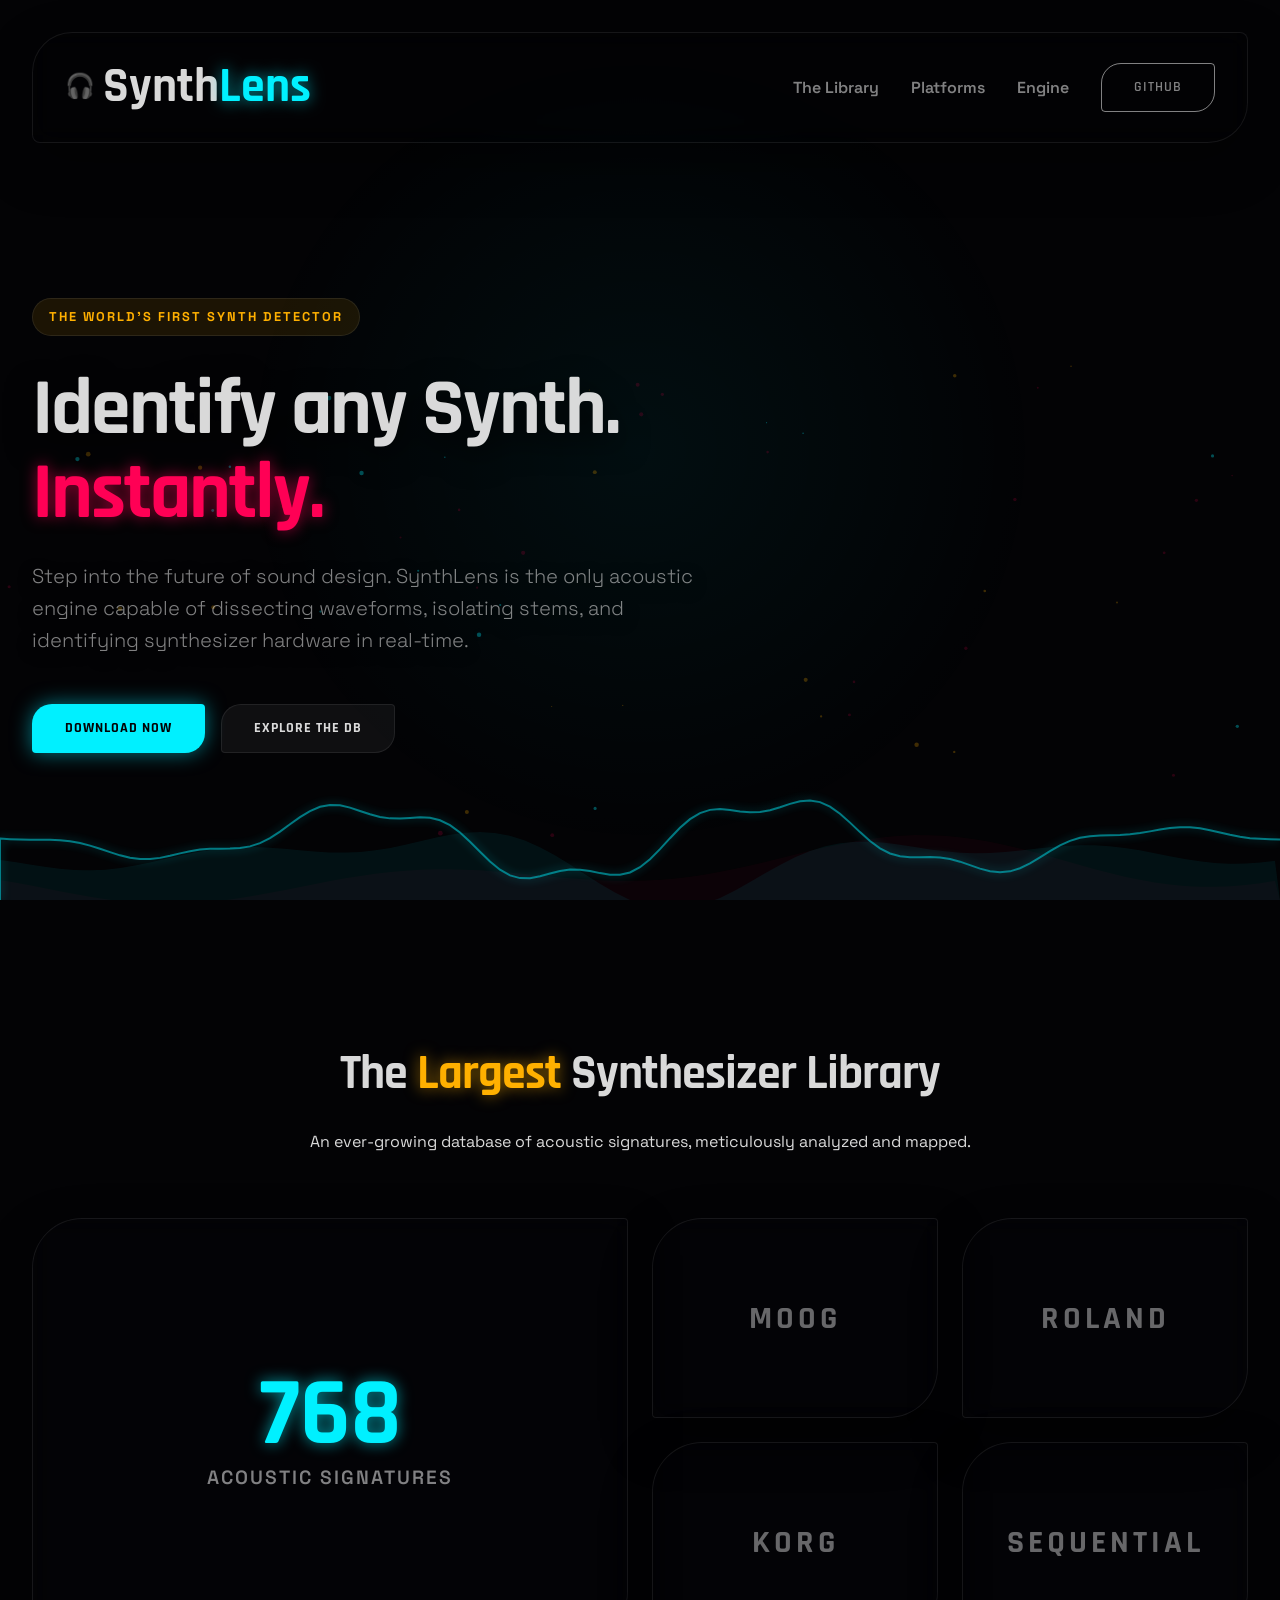
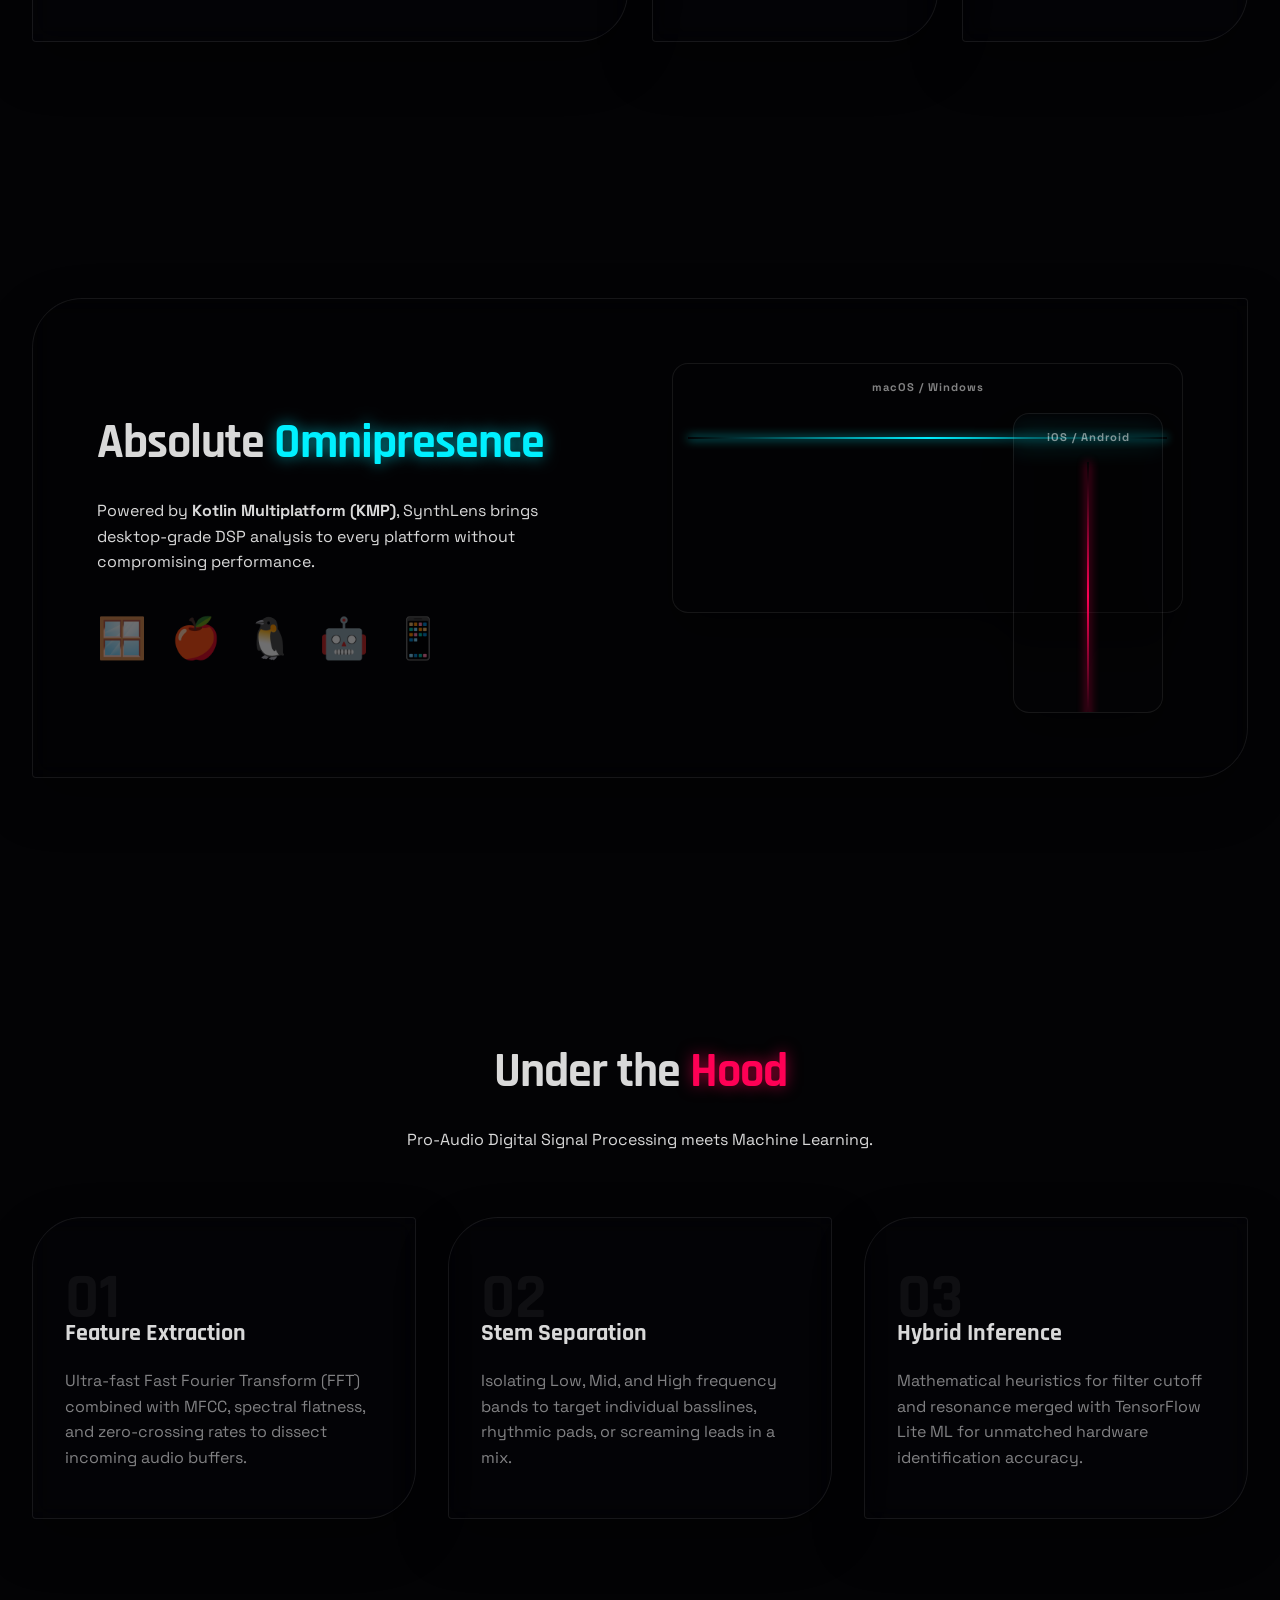
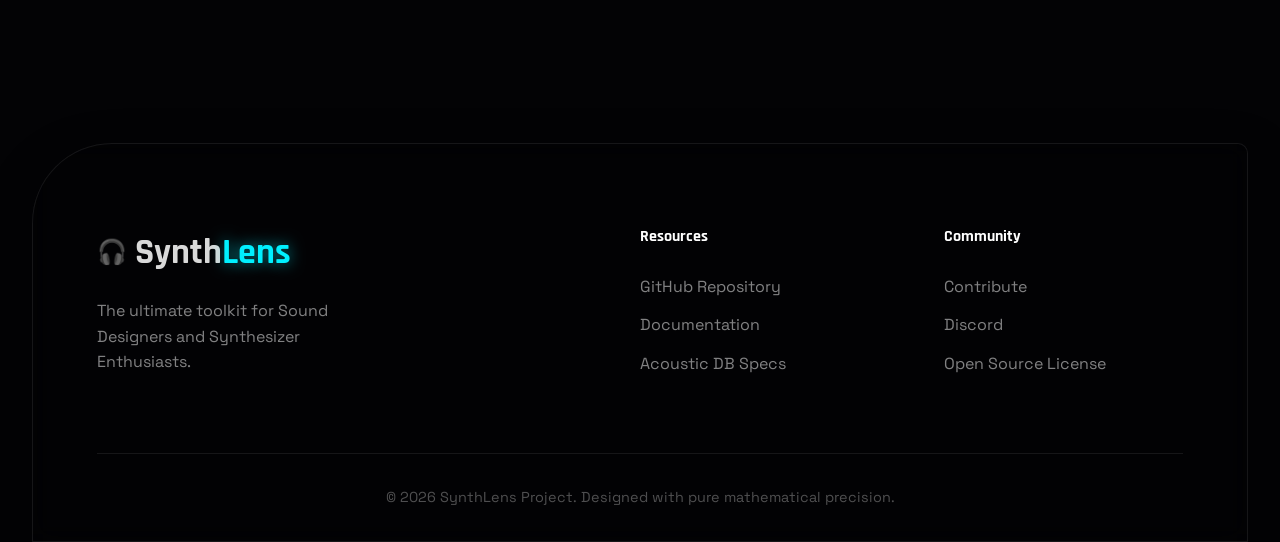
==== commit e6191461: "Docs: Update background to dynamic spacecraft video" ====
--- a/DOCS/index.html
+++ b/DOCS/index.html
@@ -14,8 +14,10 @@
     <link rel="stylesheet" href="style.css">
 </head>
 <body>
-    <!-- The Synthesizer Graveyard Background -->
-    <div class="bg-graveyard"></div>
+    <!-- The Synthesizer Spacecraft Video Background -->
+    <video class="bg-graveyard" autoplay loop muted playsinline>
+        <source src="images/bg-video.mp4" type="video/mp4">
+    </video>
     
     <!-- The Interactive Mouse Spotlight -->
     <div class="mouse-spotlight"></div>
--- a/DOCS/style.css
+++ b/DOCS/style.css
@@ -6,11 +6,11 @@
     --synth-green: #00FF66;
     
     --bg-dark: #030305;
-    --bg-panel: rgba(10, 10, 15, 0.2); /* More transparent for V3 */
-    --bg-card: rgba(15, 15, 20, 0.3);
-    
-    --text-primary: #FFFFFF;
-    --text-secondary: rgba(255, 255, 255, 0.6);
+    --bg-panel: rgba(10, 10, 15, 0.05); /* Ultra translucent */
+    --bg-card: rgba(15, 15, 20, 0.1);
+    
+    --text-primary: rgba(255, 255, 255, 0.85); /* Translucent text */
+    --text-secondary: rgba(255, 255, 255, 0.5);
     
     --font-heading: 'Rajdhani', sans-serif;
     --font-body: 'Space Grotesk', sans-serif;
@@ -35,23 +35,31 @@
     --mouse-y: 50vh;
 }
 
-/* 1. Synth Graveyard Background */
+/* 1. Synth Graveyard Background (True Flashlight Effect) */
 .bg-graveyard {
     position: fixed;
     top: 0;
     left: 0;
     width: 100vw;
     height: 100vh;
-    background-image: url('images/bg-graveyard.jpg');
-    background-size: cover;
-    background-position: center;
-    background-repeat: no-repeat;
+    object-fit: cover;
     z-index: -3;
-    opacity: 0.25;
-    filter: saturate(0.5) contrast(1.2);
-}
-
-/* 2. Interactive Mouse Spotlight */
+    opacity: 0.9; /* Vibrant when illuminated */
+    filter: saturate(1.1) contrast(1.1);
+    /* This mask hides the image everywhere EXCEPT near the mouse */
+    -webkit-mask-image: radial-gradient(
+        circle 500px at var(--mouse-x) var(--mouse-y), 
+        black 0%, 
+        transparent 80%
+    );
+    mask-image: radial-gradient(
+        circle 500px at var(--mouse-x) var(--mouse-y), 
+        black 0%, 
+        transparent 80%
+    );
+}
+
+/* 2. Interactive Mouse Spotlight (Subtle cyan glow) */
 .mouse-spotlight {
     position: fixed;
     top: 0;
@@ -60,11 +68,10 @@
     height: 100vh;
     z-index: -2;
     pointer-events: none;
-    /* Create a radial spotlight that follows the mouse */
     background: radial-gradient(
-        circle 600px at var(--mouse-x) var(--mouse-y), 
-        rgba(0, 240, 255, 0.15), 
-        transparent 60%
+        circle 500px at var(--mouse-x) var(--mouse-y), 
+        rgba(0, 240, 255, 0.05), 
+        transparent 80%
     );
     transition: background 0.1s ease;
 }
@@ -90,12 +97,34 @@
 /* Glassmorphism Utilities */
 .glass-panel {
     background: var(--bg-panel);
-    backdrop-filter: blur(25px);
-    -webkit-backdrop-filter: blur(25px);
+    backdrop-filter: blur(12px);
+    -webkit-backdrop-filter: blur(12px);
     border: var(--glass-border);
-    box-shadow: 0 20px 50px rgba(0, 0, 0, 0.6);
+    box-shadow: 0 20px 50px rgba(0, 0, 0, 0.4);
     /* Asymmetrical border radius for chaotic vibe */
     border-radius: 50px 4px 50px 4px;
+    position: relative;
+    overflow: hidden;
+}
+
+/* Click Ripple Effect */
+.ripple {
+    position: fixed;
+    border-radius: 50%;
+    transform: scale(0);
+    animation: ripple-animation 0.6s cubic-bezier(0.25, 1, 0.5, 1);
+    background: radial-gradient(circle, var(--synth-cyan) 0%, var(--synth-magenta) 70%, transparent 100%);
+    opacity: 0.6;
+    pointer-events: none;
+    z-index: 9999;
+    mix-blend-mode: screen;
+}
+
+@keyframes ripple-animation {
+    to {
+        transform: scale(4);
+        opacity: 0;
+    }
 }
 
 .site-wrapper {
@@ -192,9 +221,9 @@
 .p-icon:hover { opacity: 1; transform: translateY(-10px); }
 
 .device-stack { position: relative; height: 350px; }
-.mock-device { position: absolute; background: rgba(5, 5, 8, 0.8); border: var(--glass-border); border-radius: 16px; padding: 15px; box-shadow: 0 20px 40px rgba(0,0,0,0.8); }
+.mock-device { position: absolute; background: rgba(5, 5, 8, 0.1); border: var(--glass-border); border-radius: 16px; padding: 15px; box-shadow: 0 20px 40px rgba(0,0,0,0.4); backdrop-filter: blur(12px); -webkit-backdrop-filter: blur(12px); }
 .mock-device.desktop { width: 100%; height: 250px; top: 0; left: 0; z-index: 1; }
-.mock-device.mobile { width: 150px; height: 300px; bottom: 0; right: 20px; z-index: 2; background: rgba(10,10,15,0.9); backdrop-filter: blur(15px); }
+.mock-device.mobile { width: 150px; height: 300px; bottom: 0; right: 20px; z-index: 2; background: rgba(10,10,15,0.1); backdrop-filter: blur(12px); -webkit-backdrop-filter: blur(12px); }
 .mock-header { font-size: 0.7rem; color: var(--text-secondary); text-align: center; margin-bottom: 15px; letter-spacing: 1px; font-weight: 700; }
 .wave-line { height: 2px; width: 100%; background: linear-gradient(90deg, transparent, var(--synth-cyan), transparent); margin-top: 40px; box-shadow: 0 0 10px var(--synth-cyan); }
 .wave-line.vertical { height: 100%; width: 2px; background: linear-gradient(180deg, transparent, var(--synth-magenta), transparent); margin: 0 auto; box-shadow: 0 0 10px var(--synth-magenta); }
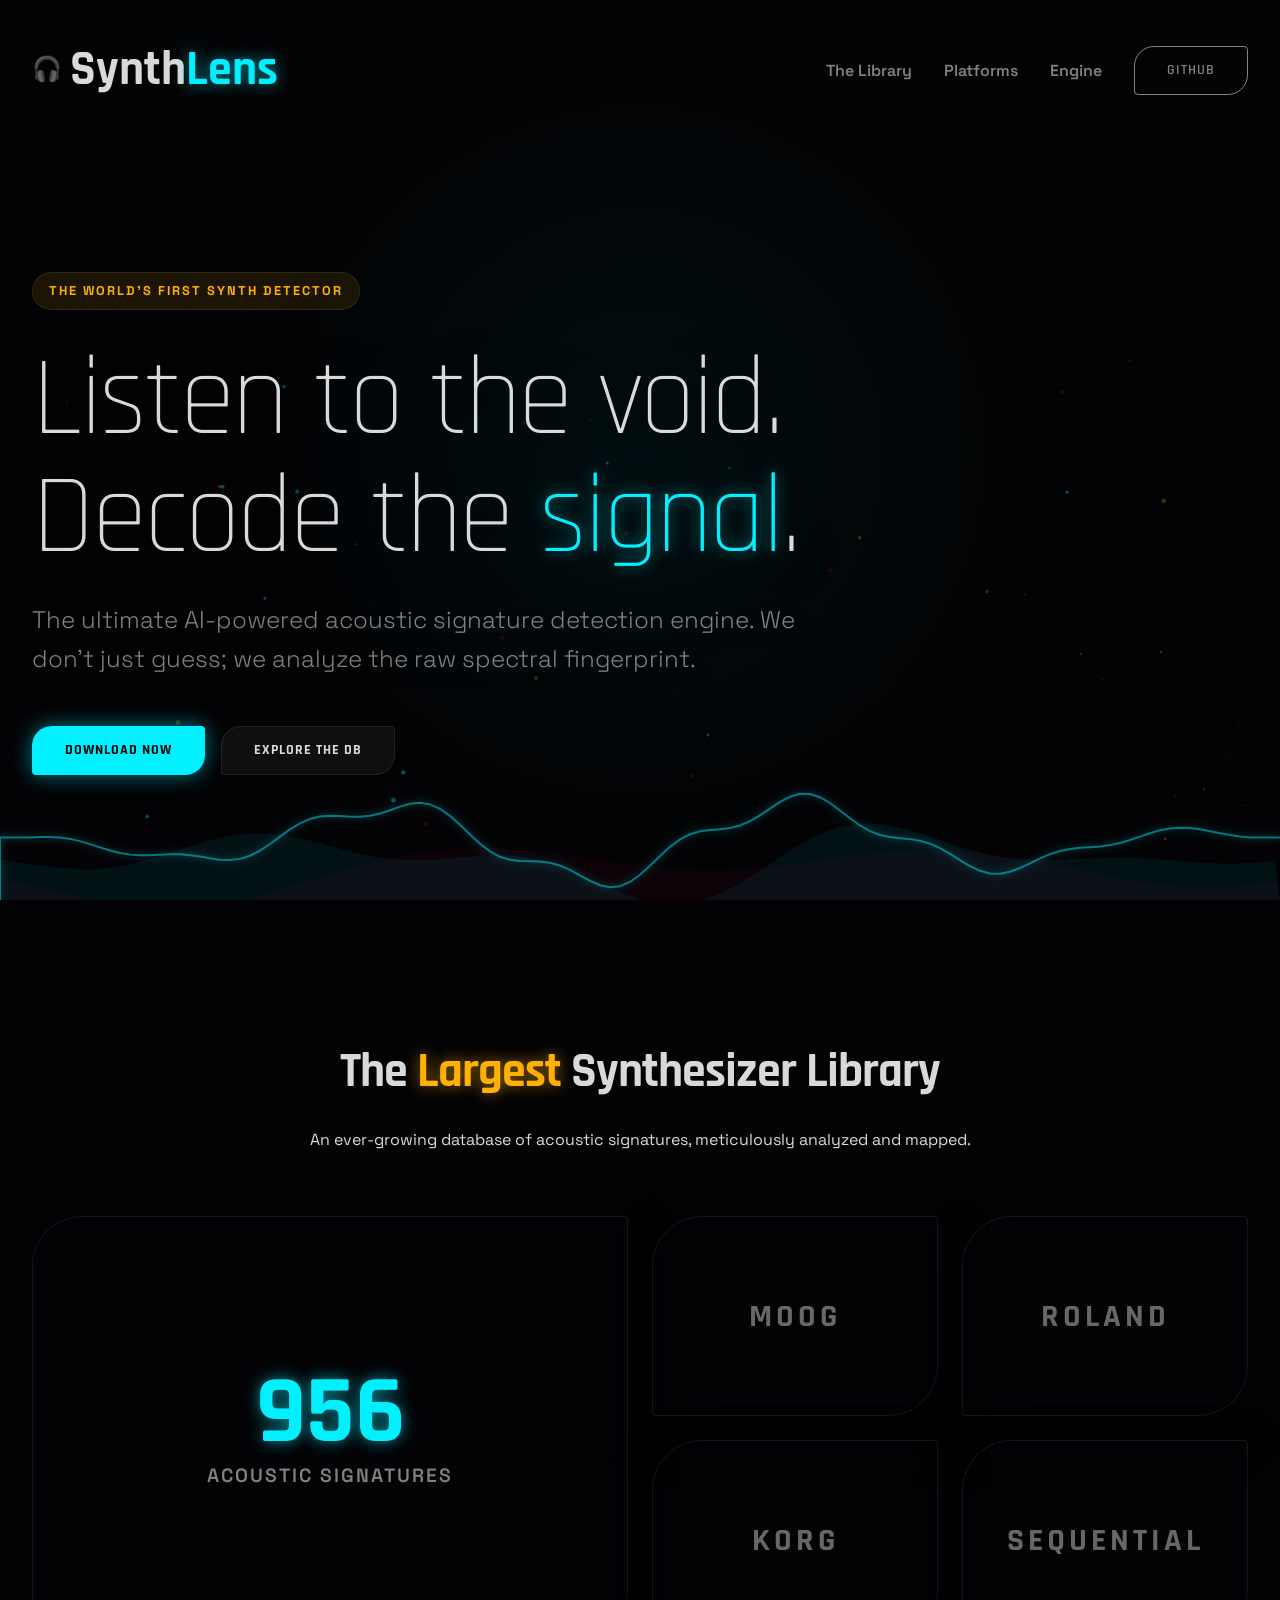
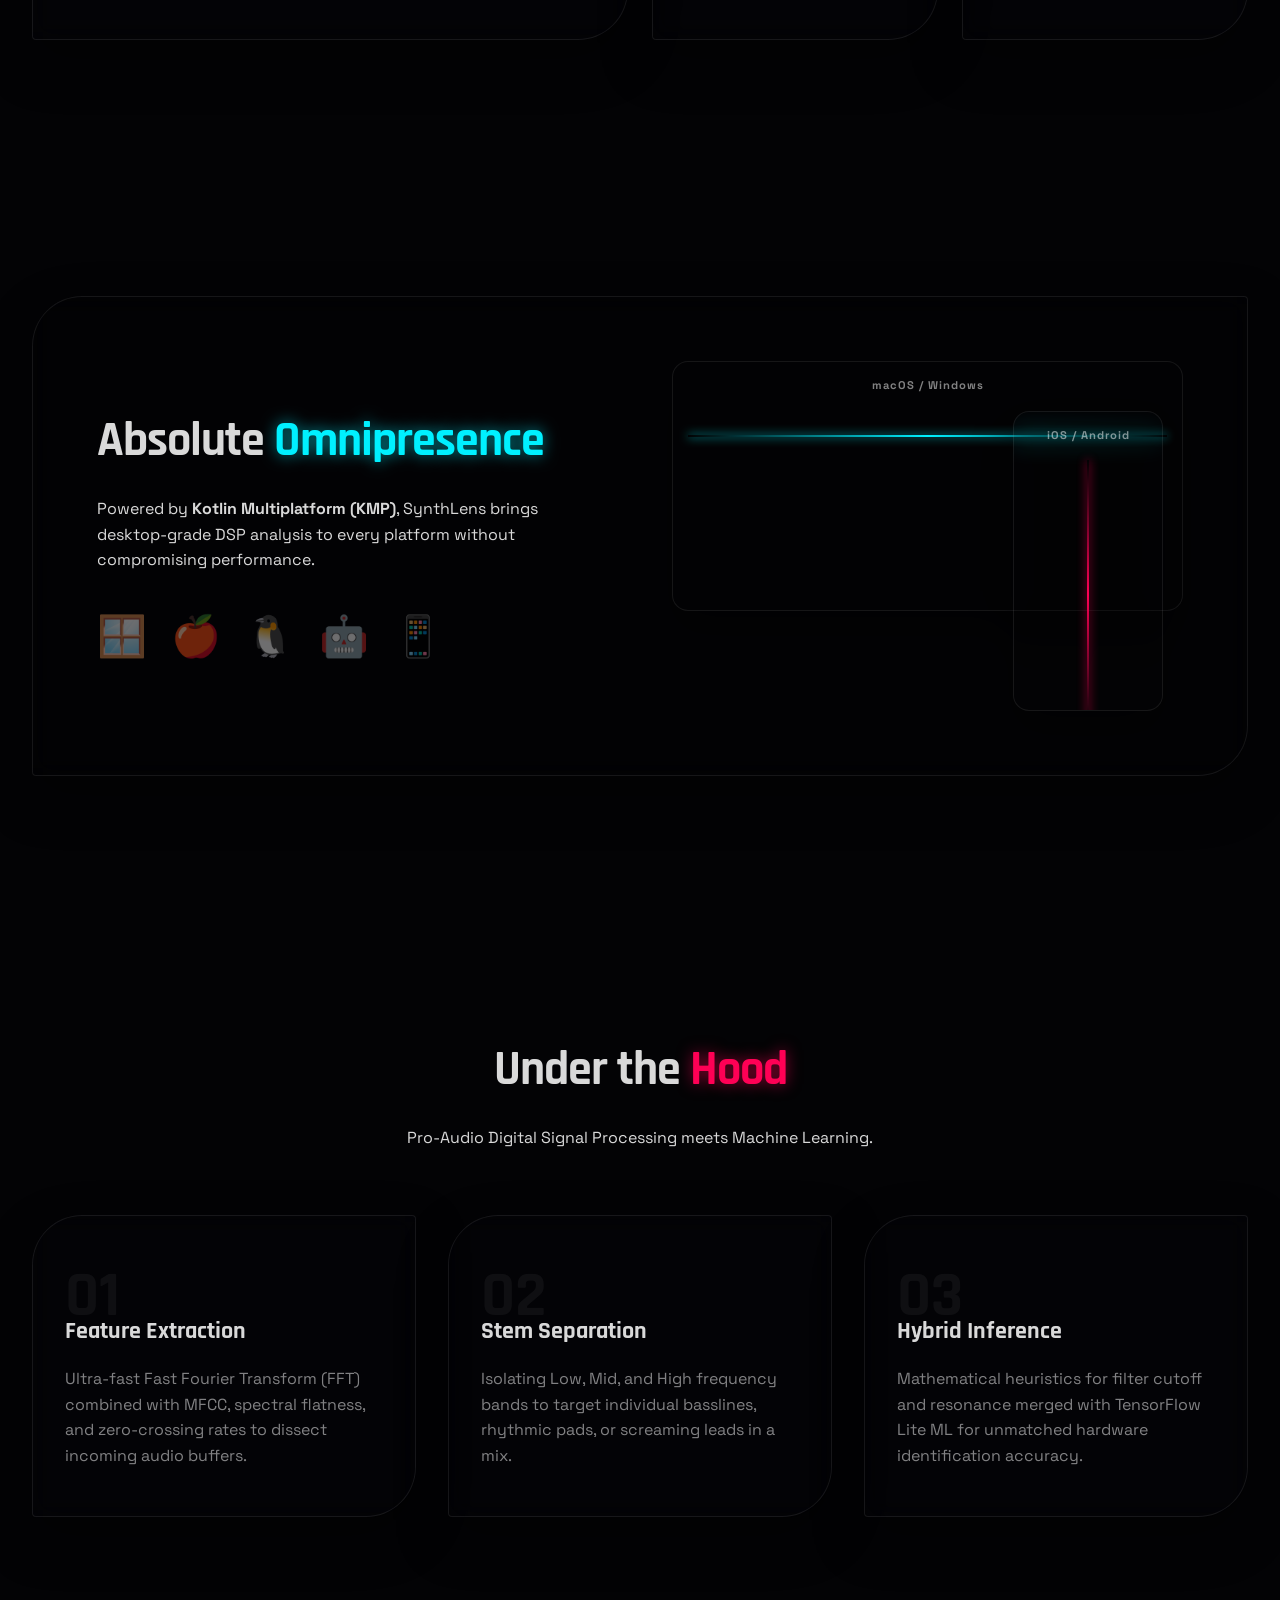
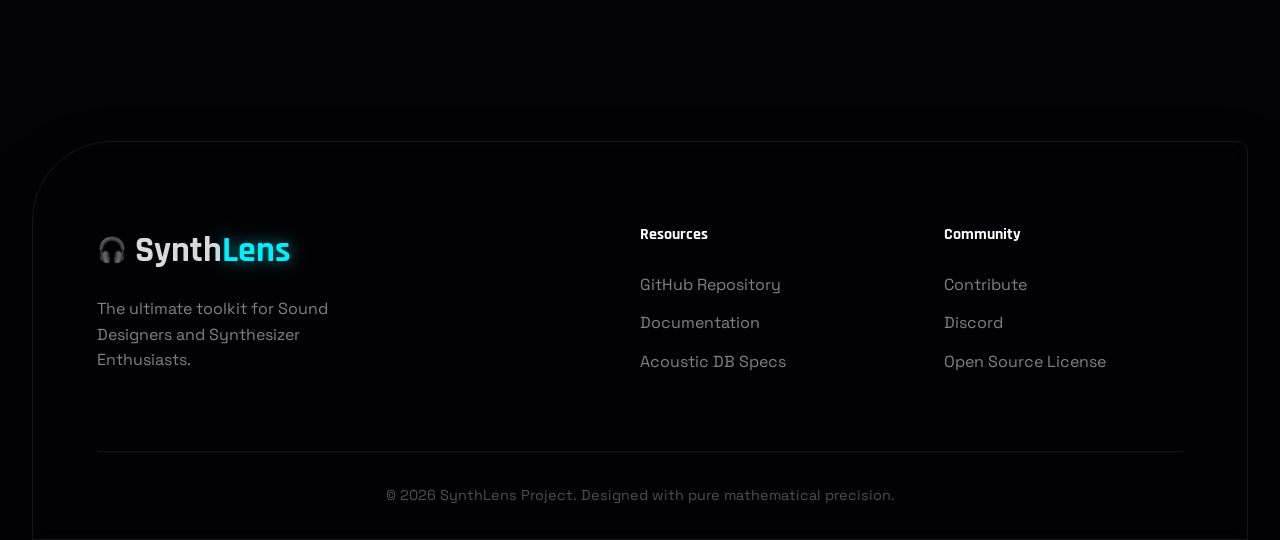
==== commit 264e06d2: "Docs: Refine hero title and header for introspective sci-fi aesthetic" ====
--- a/DOCS/index.html
+++ b/DOCS/index.html
@@ -27,7 +27,7 @@
 
     <div class="site-wrapper">
         <!-- Header -->
-        <header class="header glass-panel fade-in-up">
+        <header class="header fade-in-up">
             <div class="logo">
                 <span class="logo-icon">🎧</span>
                 <h1>Synth<span class="highlight-cyan">Lens</span></h1>
@@ -44,8 +44,8 @@
         <section class="hero">
             <div class="hero-content">
                 <div class="hero-badge fade-in-up delay-1">THE WORLD'S FIRST SYNTH DETECTOR</div>
-                <h2 class="hero-title fade-in-up delay-2">Identify any Synth.<br><span class="highlight-magenta">Instantly.</span></h2>
-                <p class="hero-subtitle fade-in-up delay-3">Step into the future of sound design. SynthLens is the only acoustic engine capable of dissecting waveforms, isolating stems, and identifying synthesizer hardware in real-time.</p>
+                <h1 class="hero-title fade-in-up delay-2">Listen to the void.<br>Decode the <span class="highlight-cyan">signal</span>.</h1>
+                <p class="hero-subtitle fade-in-up delay-3">The ultimate AI-powered acoustic signature detection engine. We don't just guess; we analyze the raw spectral fingerprint.</p>
                 <div class="hero-actions fade-in-up delay-4">
                     <a href="https://github.com/drbea/SynthLens/releases" class="btn btn-primary glow-btn">Download Now</a>
                     <a href="#library" class="btn btn-secondary">Explore the DB</a>
--- a/DOCS/style.css
+++ b/DOCS/style.css
@@ -140,9 +140,8 @@
     display: flex;
     justify-content: space-between;
     align-items: center;
-    padding: 1rem 2rem;
-    margin-top: 2rem;
-    border-radius: 40px 8px 40px 8px;
+    padding: 2rem 0;
+    margin-top: 0;
 }
 .logo { display: flex; align-items: center; gap: 0.5rem; font-size: 1.5rem; font-weight: 900; }
 .nav { display: flex; gap: 2rem; align-items: center; }
@@ -175,8 +174,8 @@
 .hero { min-height: 85vh; display: flex; align-items: center; padding: 4rem 0; }
 .hero-content { max-width: 900px; }
 .hero-badge { display: inline-block; padding: 0.5rem 1rem; border: var(--glass-border); border-radius: 50px; font-size: 0.8rem; font-weight: 700; letter-spacing: 2px; color: var(--synth-amber); margin-bottom: 2rem; background: rgba(255, 176, 0, 0.1); }
-.hero-title { font-size: 5rem; line-height: 1.05; margin-bottom: 1.5rem; font-weight: 900; letter-spacing: -2px; text-shadow: 0 10px 30px rgba(0,0,0,0.8); }
-.hero-subtitle { font-size: 1.25rem; color: var(--text-secondary); margin-bottom: 3rem; max-width: 700px; font-weight: 300; text-shadow: 0 5px 15px rgba(0,0,0,0.8); }
+.hero-title { font-size: 7rem; line-height: 1.05; margin-bottom: 1.5rem; font-weight: 300; letter-spacing: -3px; text-shadow: 0 10px 40px rgba(0,0,0,0.9); }
+.hero-subtitle { font-size: 1.5rem; color: var(--text-secondary); margin-bottom: 3rem; max-width: 800px; font-weight: 300; text-shadow: 0 5px 15px rgba(0,0,0,0.8); }
 .hero-actions { display: flex; gap: 1rem; }
 
 /* Generic Section */
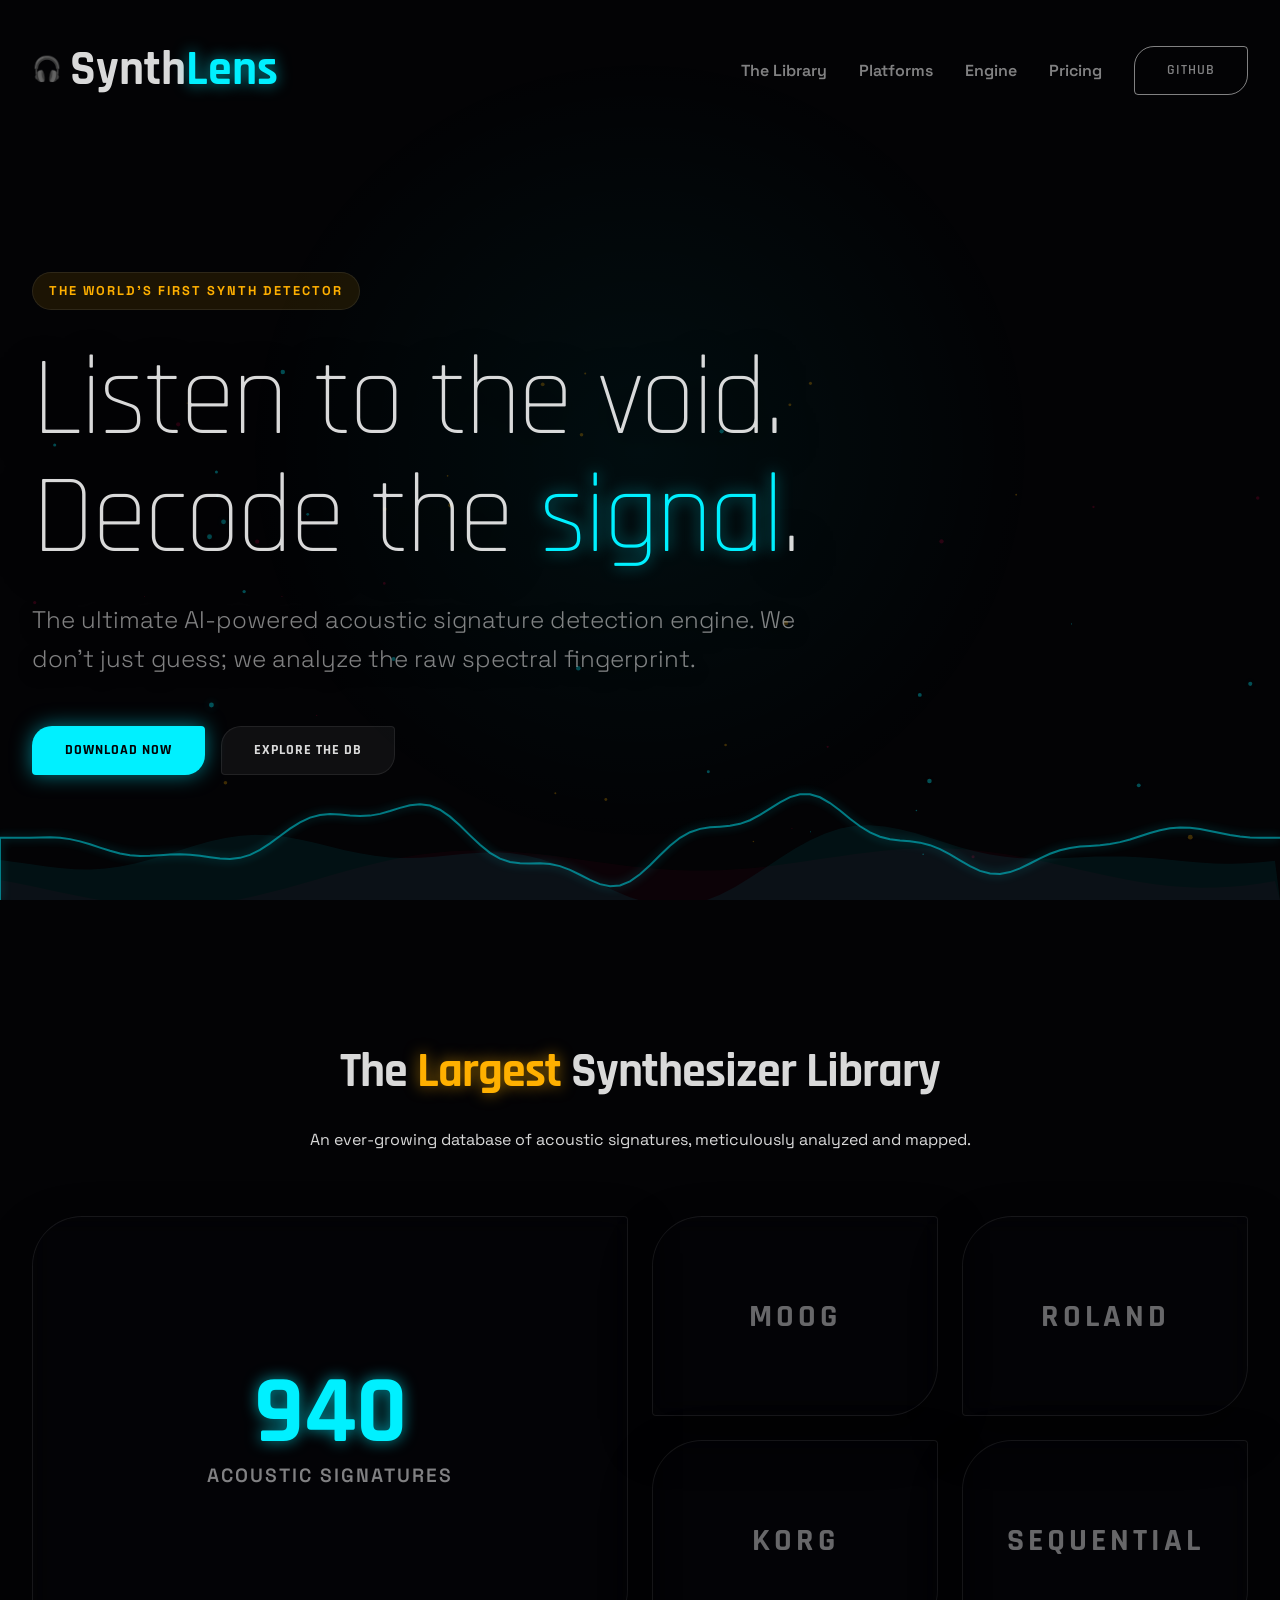
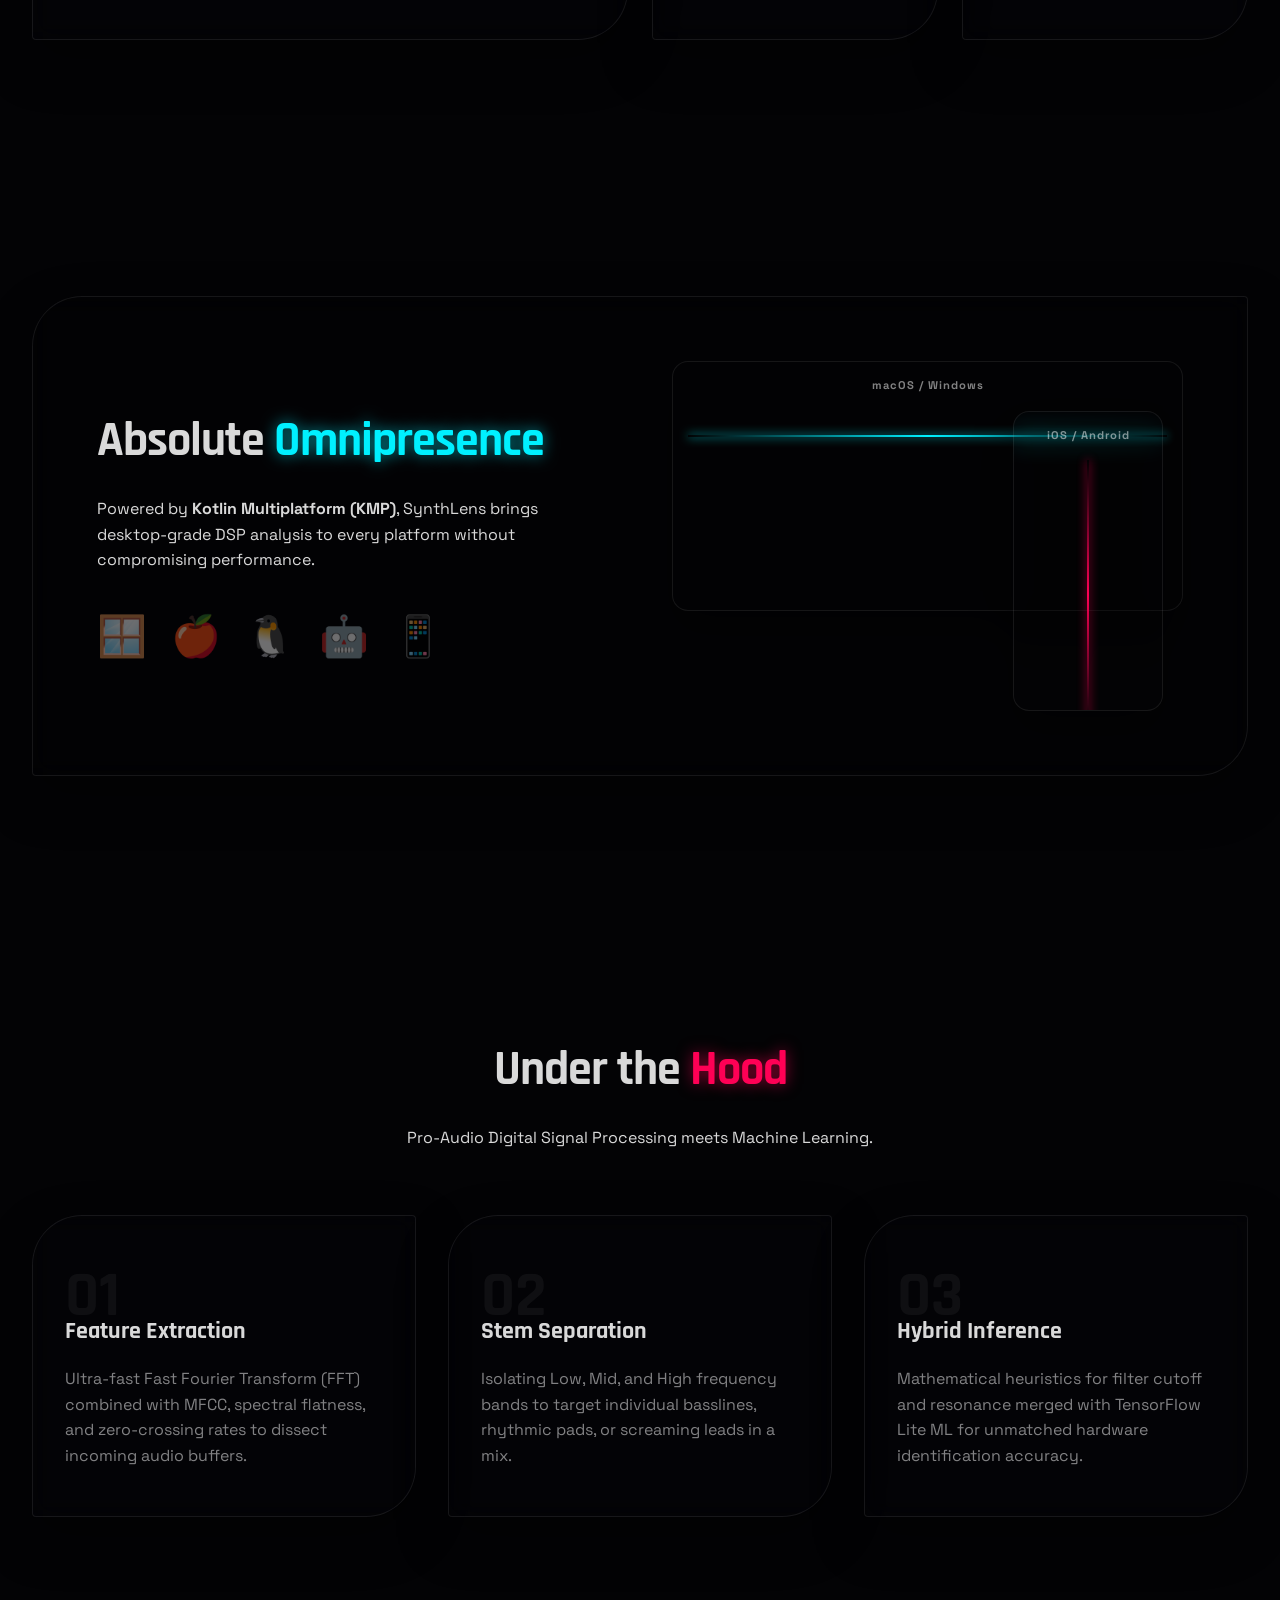
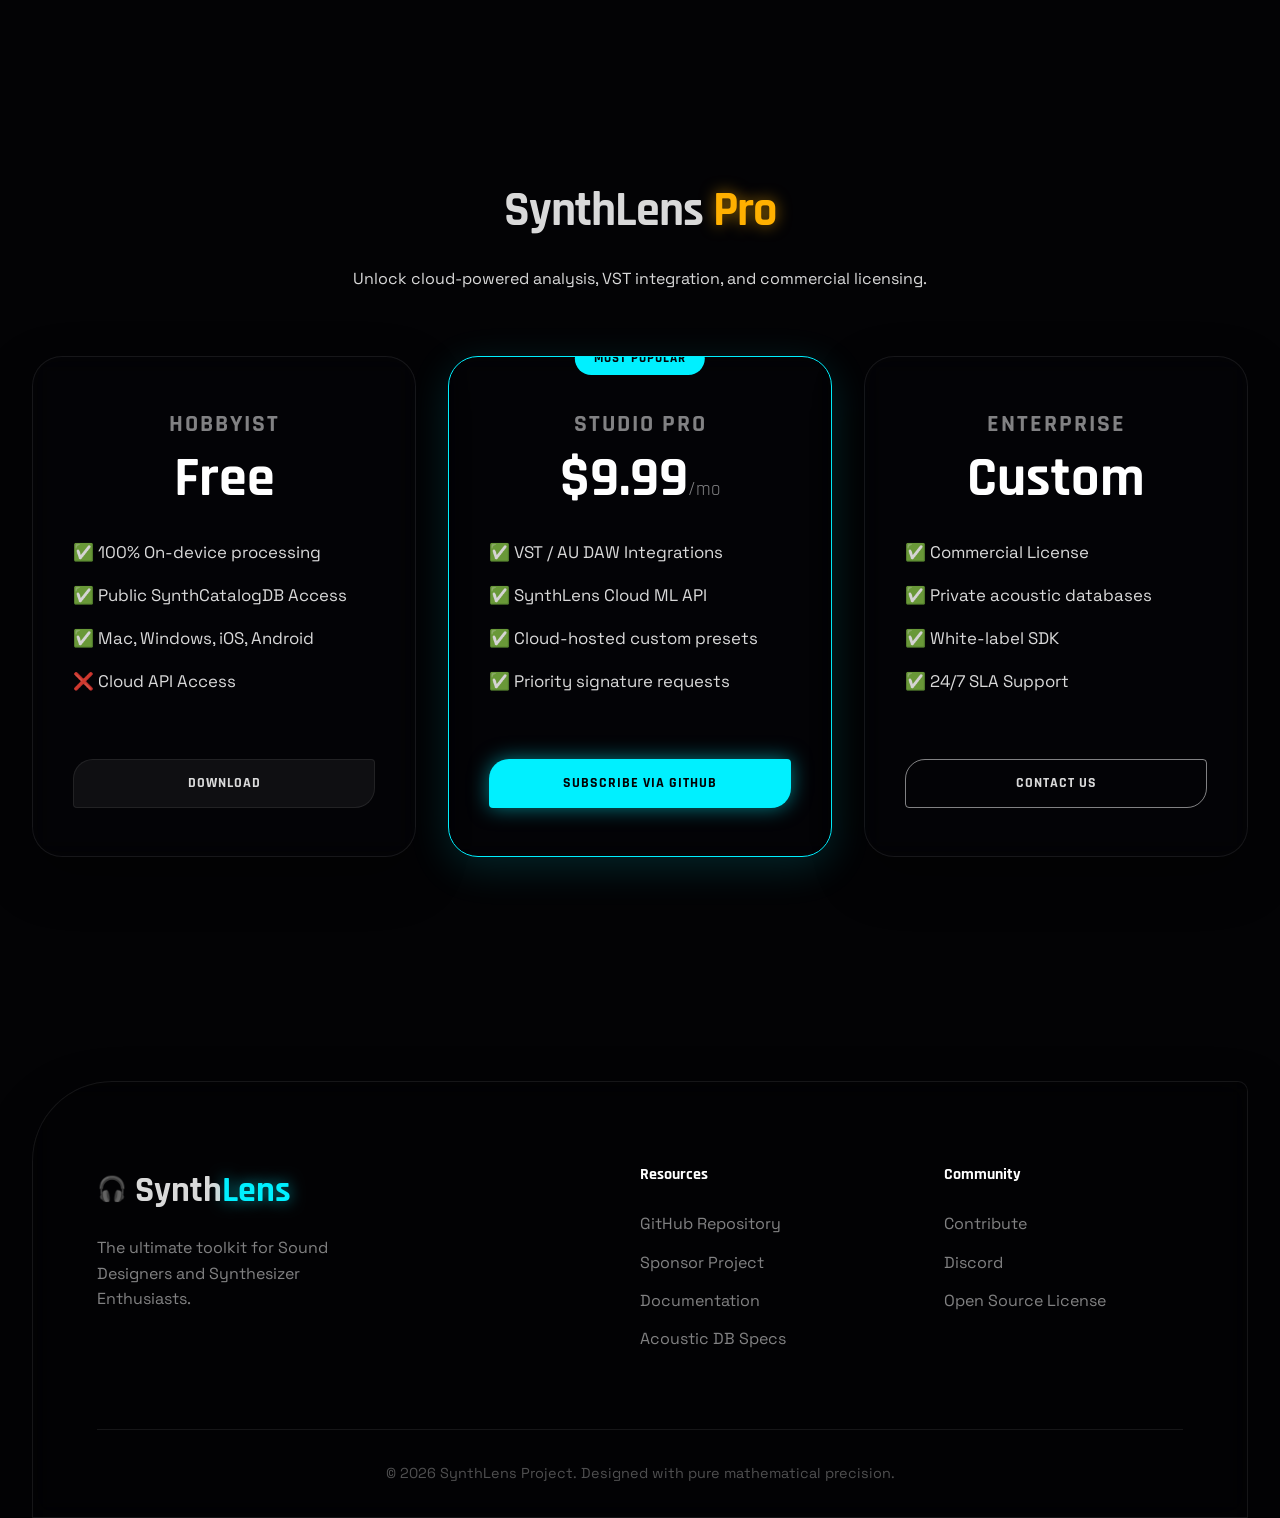
==== commit 32f117af: "feat: Add SaaS Pricing section and fix DSP heuristic detection model" ====
--- a/DOCS/index.html
+++ b/DOCS/index.html
@@ -36,7 +36,8 @@
                 <a href="#library">The Library</a>
                 <a href="#platforms">Platforms</a>
                 <a href="#engine">Engine</a>
-                <a href="https://github.com/drbea/SynthLens" target="_blank" class="btn btn-outline">GitHub</a>
+                <a href="#pricing">Pricing</a>
+                <a href="https://github.com/dixi3stdgdl-design/synthlens" target="_blank" class="btn btn-outline">GitHub</a>
             </nav>
         </header>
 
@@ -143,6 +144,62 @@
             </div>
         </section>
 
+        <!-- Pricing Section -->
+        <section id="pricing" class="pricing-section section">
+            <div class="section-header fade-in-up delay-1">
+                <h3 class="section-title">SynthLens <span class="highlight-amber">Pro</span></h3>
+                <p>Unlock cloud-powered analysis, VST integration, and commercial licensing.</p>
+            </div>
+            
+            <div class="pricing-grid">
+                <!-- Free Tier -->
+                <div class="pricing-card glass-panel hover-magnetic fade-in-up delay-2">
+                    <div class="pricing-header">
+                        <h4>Hobbyist</h4>
+                        <div class="price">Free</div>
+                    </div>
+                    <ul class="pricing-features">
+                        <li>✅ 100% On-device processing</li>
+                        <li>✅ Public SynthCatalogDB Access</li>
+                        <li>✅ Mac, Windows, iOS, Android</li>
+                        <li>❌ Cloud API Access</li>
+                    </ul>
+                    <a href="https://github.com/dixi3stdgdl-design/synthlens/releases" class="btn btn-secondary w-100">Download</a>
+                </div>
+
+                <!-- Pro Tier -->
+                <div class="pricing-card glass-panel hover-magnetic popular fade-in-up delay-3">
+                    <div class="popular-badge">MOST POPULAR</div>
+                    <div class="pricing-header">
+                        <h4>Studio Pro</h4>
+                        <div class="price">$9.99<span>/mo</span></div>
+                    </div>
+                    <ul class="pricing-features">
+                        <li>✅ VST / AU DAW Integrations</li>
+                        <li>✅ SynthLens Cloud ML API</li>
+                        <li>✅ Cloud-hosted custom presets</li>
+                        <li>✅ Priority signature requests</li>
+                    </ul>
+                    <a href="https://github.com/sponsors/dixi3stdgdl-design" class="btn btn-primary glow-btn w-100">Subscribe via GitHub</a>
+                </div>
+
+                <!-- Enterprise Tier -->
+                <div class="pricing-card glass-panel hover-magnetic fade-in-up delay-4">
+                    <div class="pricing-header">
+                        <h4>Enterprise</h4>
+                        <div class="price">Custom</div>
+                    </div>
+                    <ul class="pricing-features">
+                        <li>✅ Commercial License</li>
+                        <li>✅ Private acoustic databases</li>
+                        <li>✅ White-label SDK</li>
+                        <li>✅ 24/7 SLA Support</li>
+                    </ul>
+                    <a href="mailto:contact@synthlens.com" class="btn btn-outline w-100">Contact Us</a>
+                </div>
+            </div>
+        </section>
+
         <!-- Footer Pro -->
         <footer class="footer glass-panel fade-in-up delay-1">
             <div class="footer-grid">
@@ -155,7 +212,8 @@
                 </div>
                 <div class="footer-links-col">
                     <h4>Resources</h4>
-                    <a href="https://github.com/drbea/SynthLens">GitHub Repository</a>
+                    <a href="https://github.com/dixi3stdgdl-design/synthlens">GitHub Repository</a>
+                    <a href="https://github.com/sponsors/dixi3stdgdl-design">Sponsor Project</a>
                     <a href="#">Documentation</a>
                     <a href="#">Acoustic DB Specs</a>
                 </div>
--- a/DOCS/style.css
+++ b/DOCS/style.css
@@ -248,6 +248,20 @@
 .footer-links-col a:hover { color: var(--synth-cyan); transform: translateX(5px); }
 .footer-bottom { padding-top: 2rem; border-top: var(--glass-border); color: rgba(255,255,255,0.3); font-size: 0.9rem; text-align: center; }
 
+/* Pricing SaaS Section */
+.pricing-grid { display: grid; grid-template-columns: repeat(3, 1fr); gap: 2rem; margin-top: 3rem; }
+.pricing-card { padding: 3rem 2.5rem; display: flex; flex-direction: column; background: var(--bg-card); position: relative; border-radius: 30px; }
+.pricing-card.popular { border: 1px solid var(--synth-cyan); box-shadow: 0 10px 40px rgba(0, 240, 255, 0.15); transform: translateY(-15px); }
+.pricing-card.popular:hover { transform: translateY(-20px) scale(1.02); }
+.popular-badge { position: absolute; top: -15px; left: 50%; transform: translateX(-50%); background: var(--synth-cyan); color: var(--bg-dark); padding: 0.4rem 1.2rem; border-radius: 20px; font-weight: 800; font-family: var(--font-heading); font-size: 0.8rem; letter-spacing: 1px; }
+.pricing-header { margin-bottom: 2rem; text-align: center; }
+.pricing-header h4 { font-size: 1.5rem; color: var(--text-secondary); margin-bottom: 0.5rem; text-transform: uppercase; letter-spacing: 2px; }
+.pricing-header .price { font-size: 3.5rem; font-family: var(--font-heading); font-weight: 900; color: #fff; line-height: 1; }
+.pricing-header .price span { font-size: 1.2rem; color: var(--text-secondary); font-weight: 400; }
+.pricing-features { list-style: none; margin-bottom: 3rem; flex-grow: 1; }
+.pricing-features li { margin-bottom: 1rem; display: flex; align-items: center; gap: 0.8rem; font-size: 1.05rem; }
+.w-100 { width: 100%; text-align: center; display: block; }
+
 /* V3 Cascading Animations */
 .fade-in { opacity: 0; transition: opacity 1.2s cubic-bezier(0.25, 1, 0.5, 1); }
 .fade-in.visible { opacity: 1; }
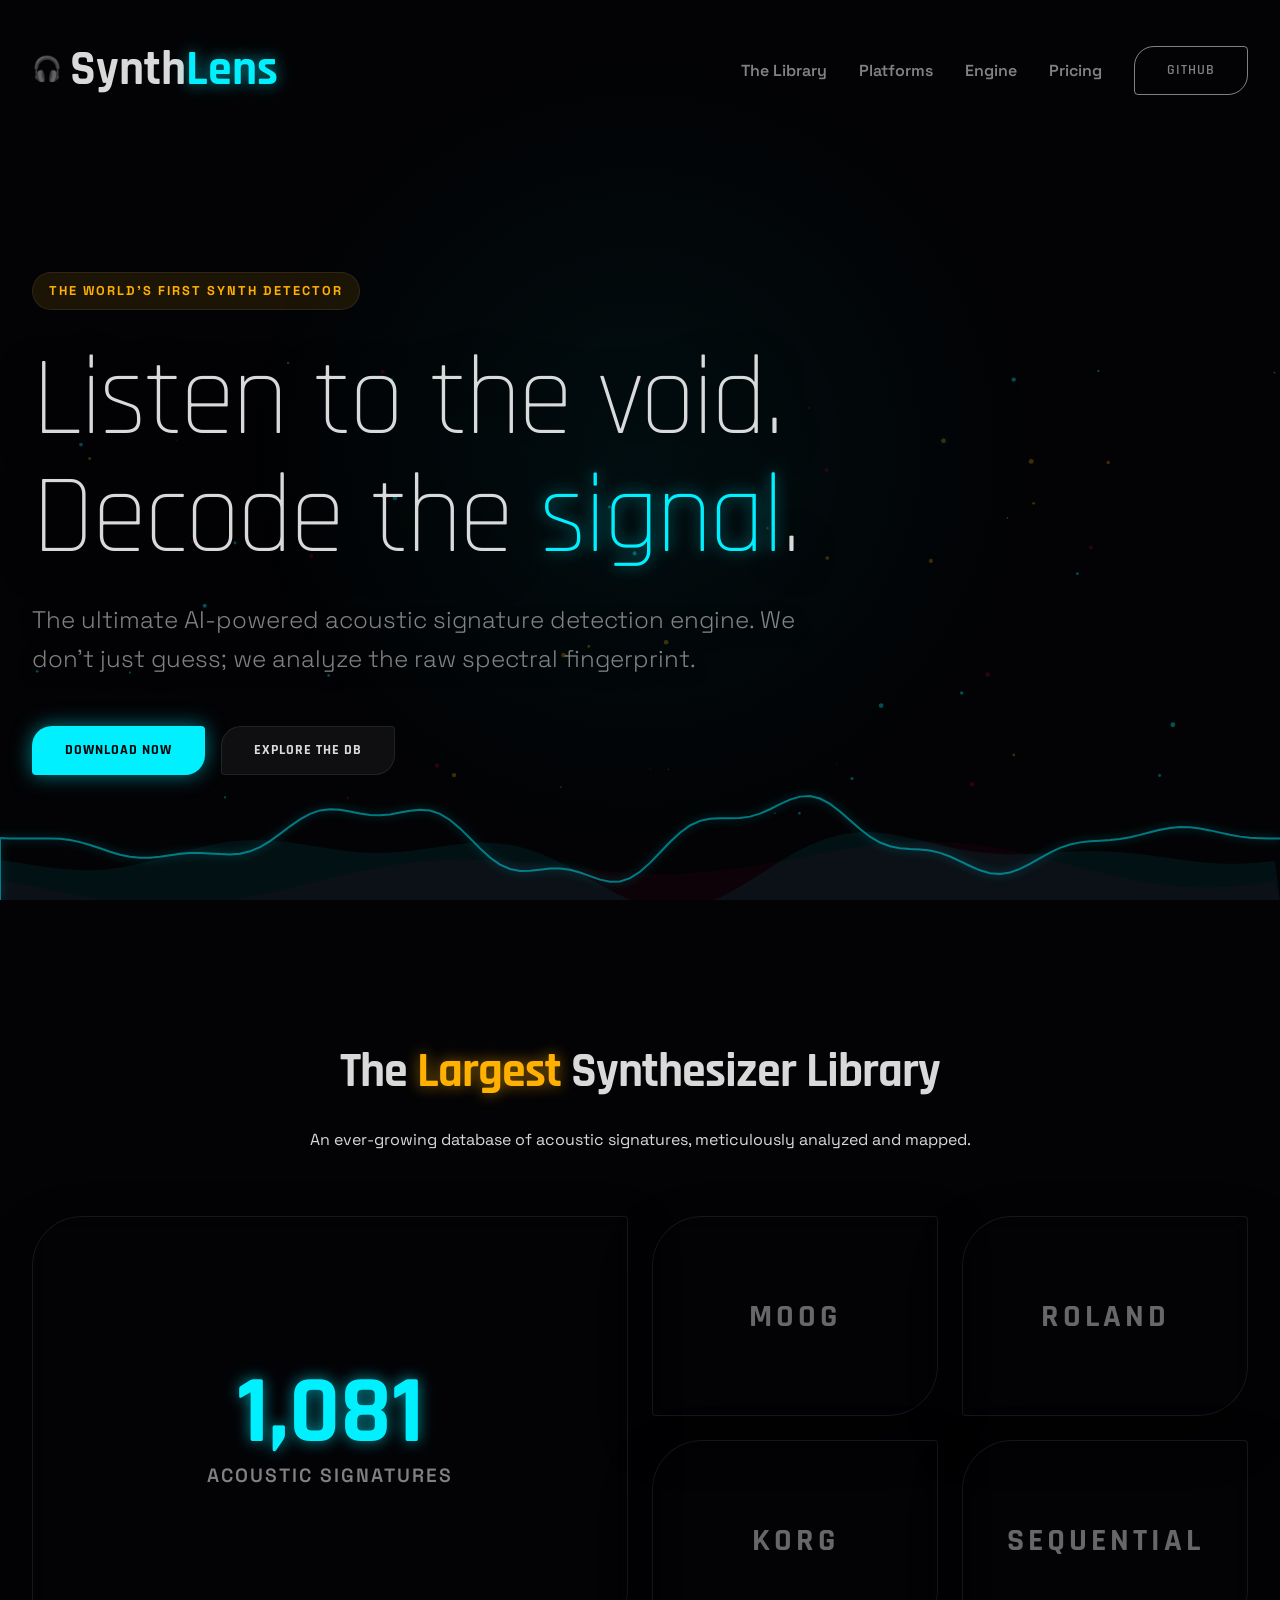
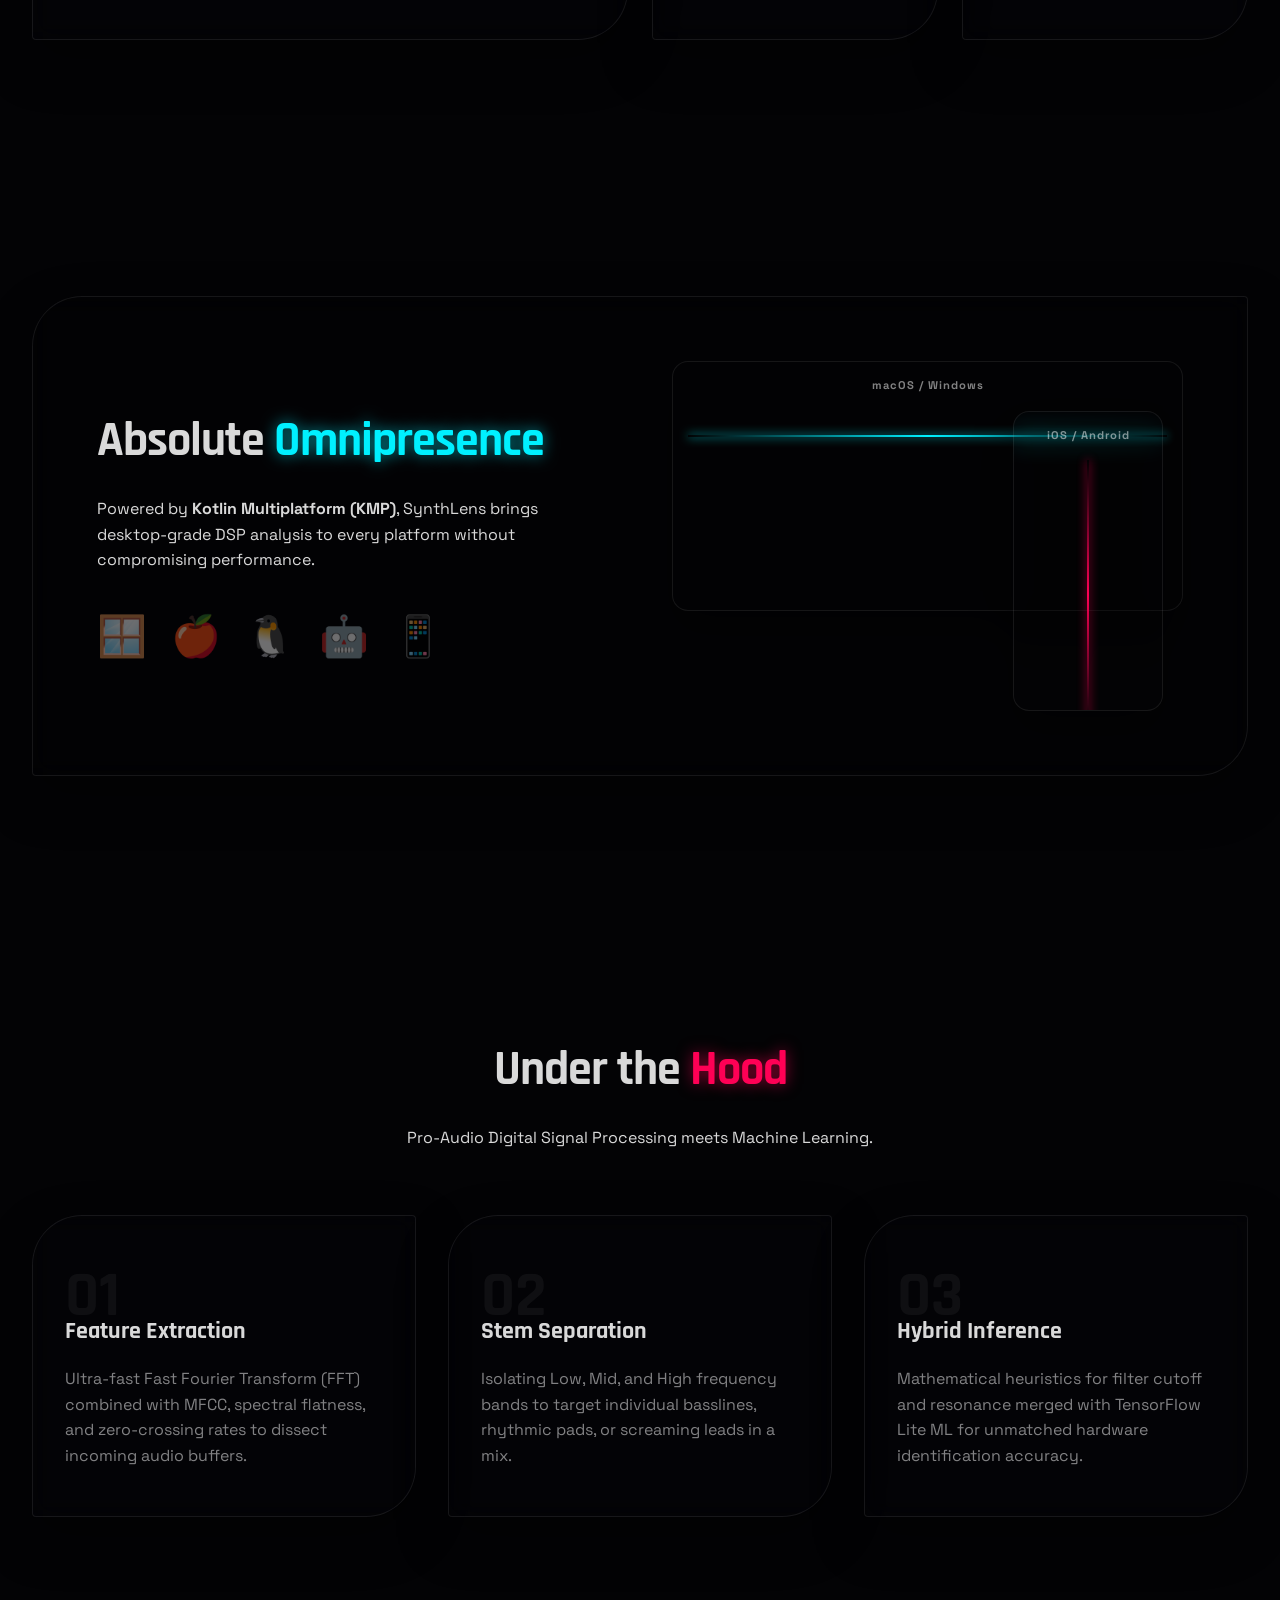
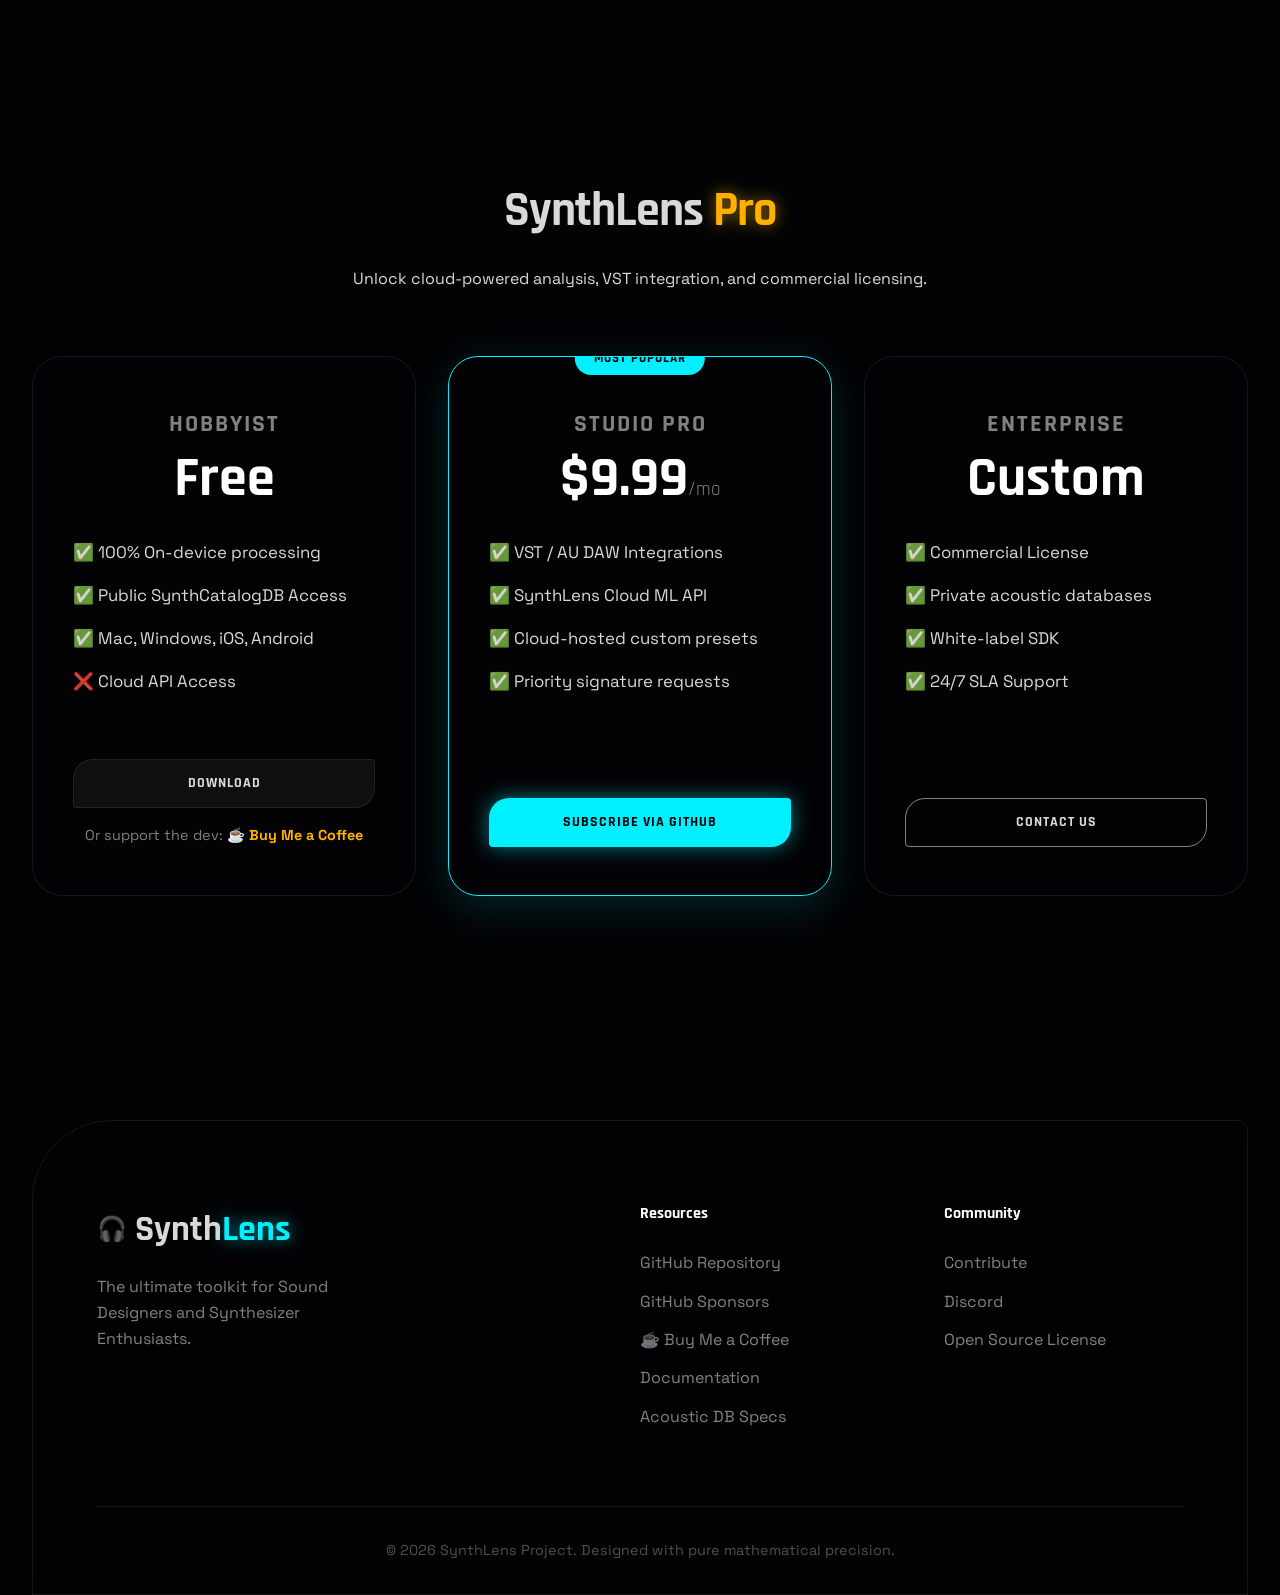
==== commit 608c17cd: "feat: Add Buy Me a Coffee links" ====
--- a/DOCS/index.html
+++ b/DOCS/index.html
@@ -165,6 +165,10 @@
                         <li>❌ Cloud API Access</li>
                     </ul>
                     <a href="https://github.com/dixi3stdgdl-design/synthlens/releases" class="btn btn-secondary w-100">Download</a>
+                    <div style="text-align: center; margin-top: 1rem; font-size: 0.9rem;">
+                        <span style="color: var(--text-secondary);">Or support the dev: </span>
+                        <a href="https://www.buymeacoffee.com/dixi3stdgdl" target="_blank" style="color: var(--synth-amber); text-decoration: none; font-weight: bold;">☕ Buy Me a Coffee</a>
+                    </div>
                 </div>
 
                 <!-- Pro Tier -->
@@ -213,7 +217,8 @@
                 <div class="footer-links-col">
                     <h4>Resources</h4>
                     <a href="https://github.com/dixi3stdgdl-design/synthlens">GitHub Repository</a>
-                    <a href="https://github.com/sponsors/dixi3stdgdl-design">Sponsor Project</a>
+                    <a href="https://github.com/sponsors/dixi3stdgdl-design">GitHub Sponsors</a>
+                    <a href="https://www.buymeacoffee.com/dixi3stdgdl" target="_blank">☕ Buy Me a Coffee</a>
                     <a href="#">Documentation</a>
                     <a href="#">Acoustic DB Specs</a>
                 </div>
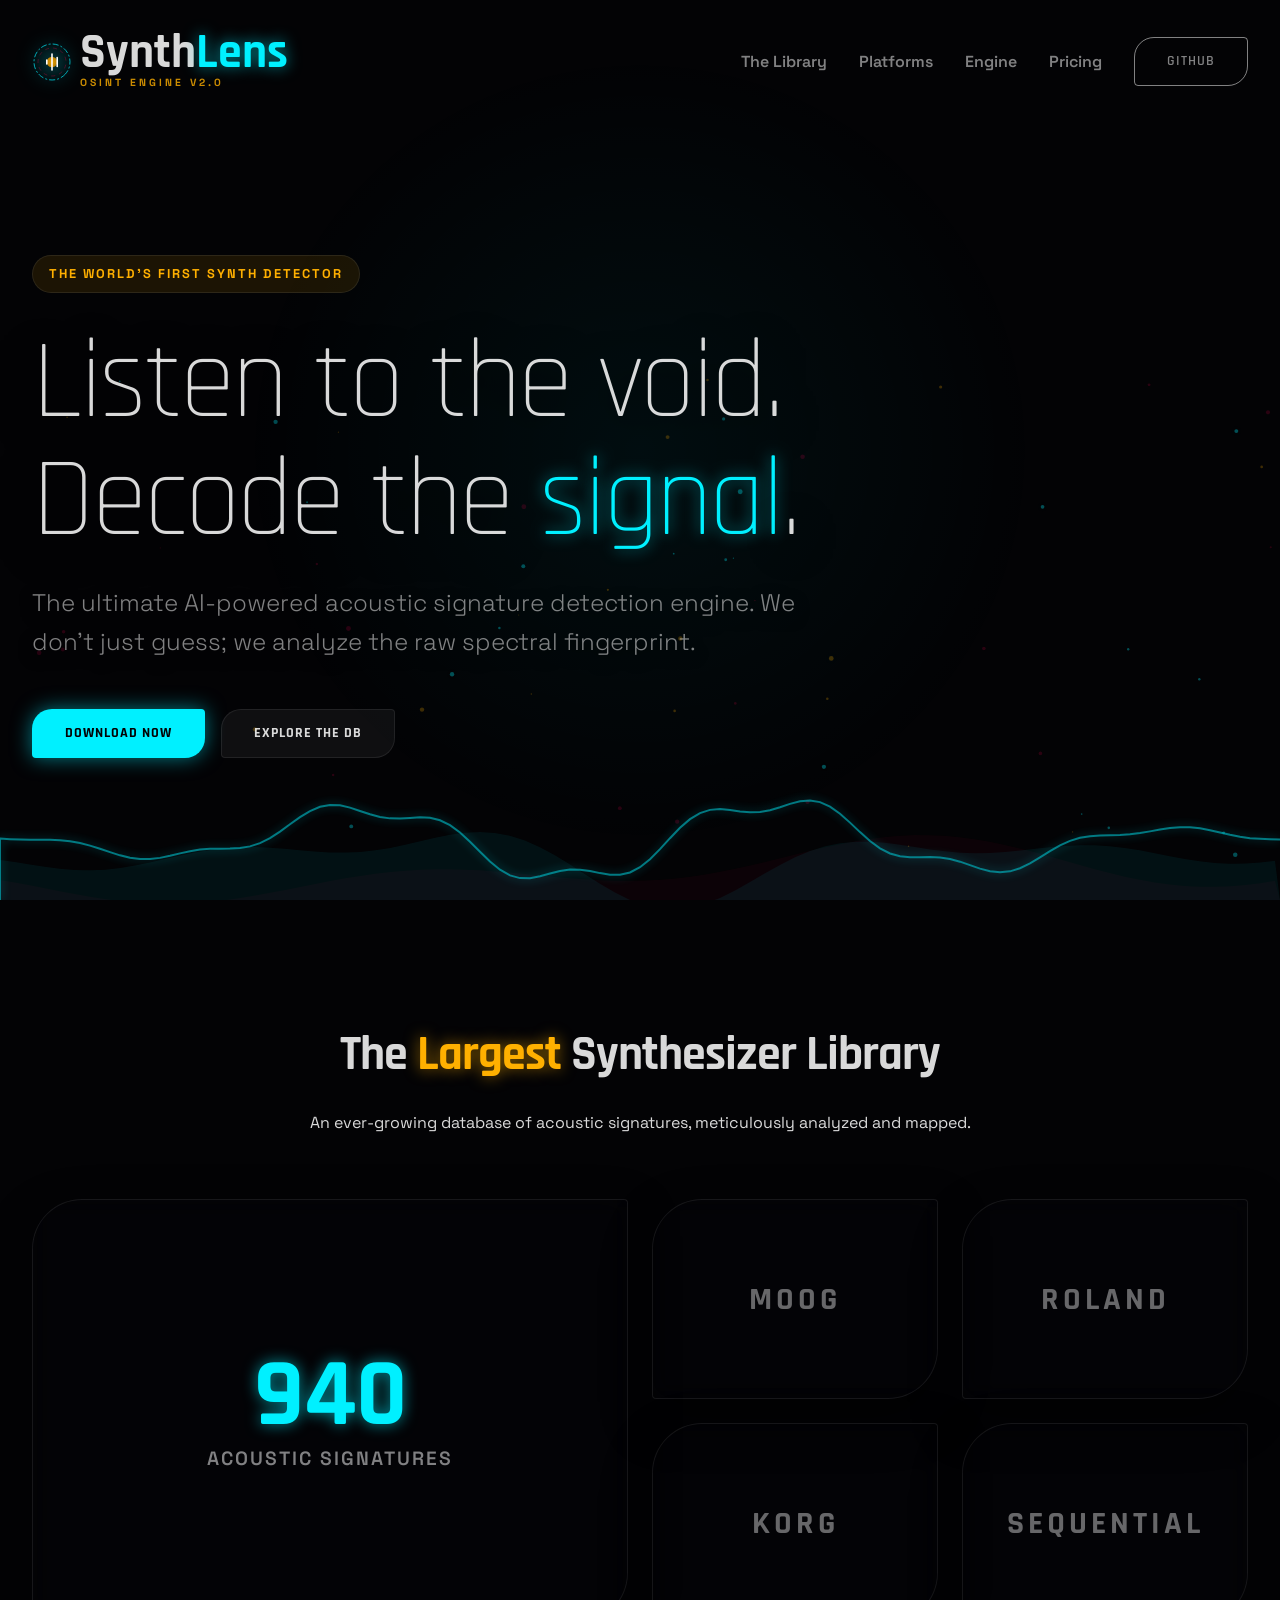
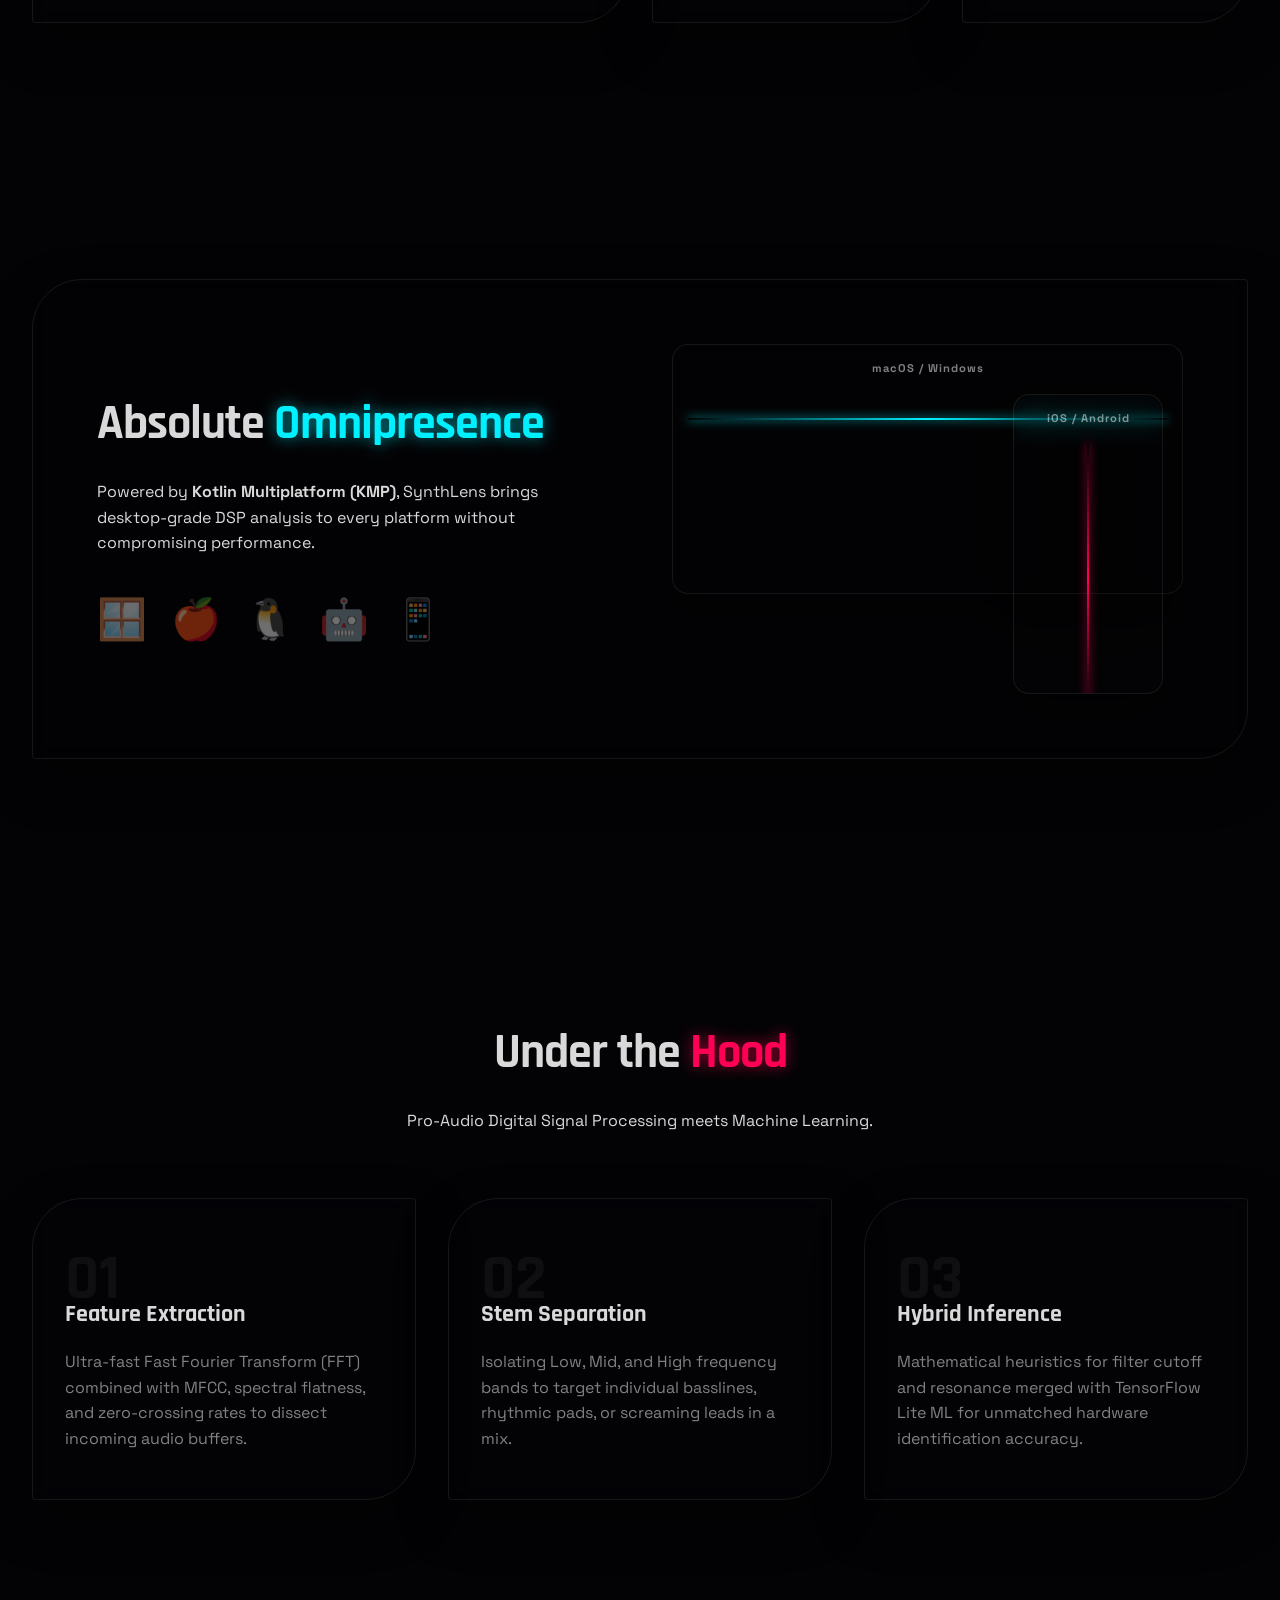
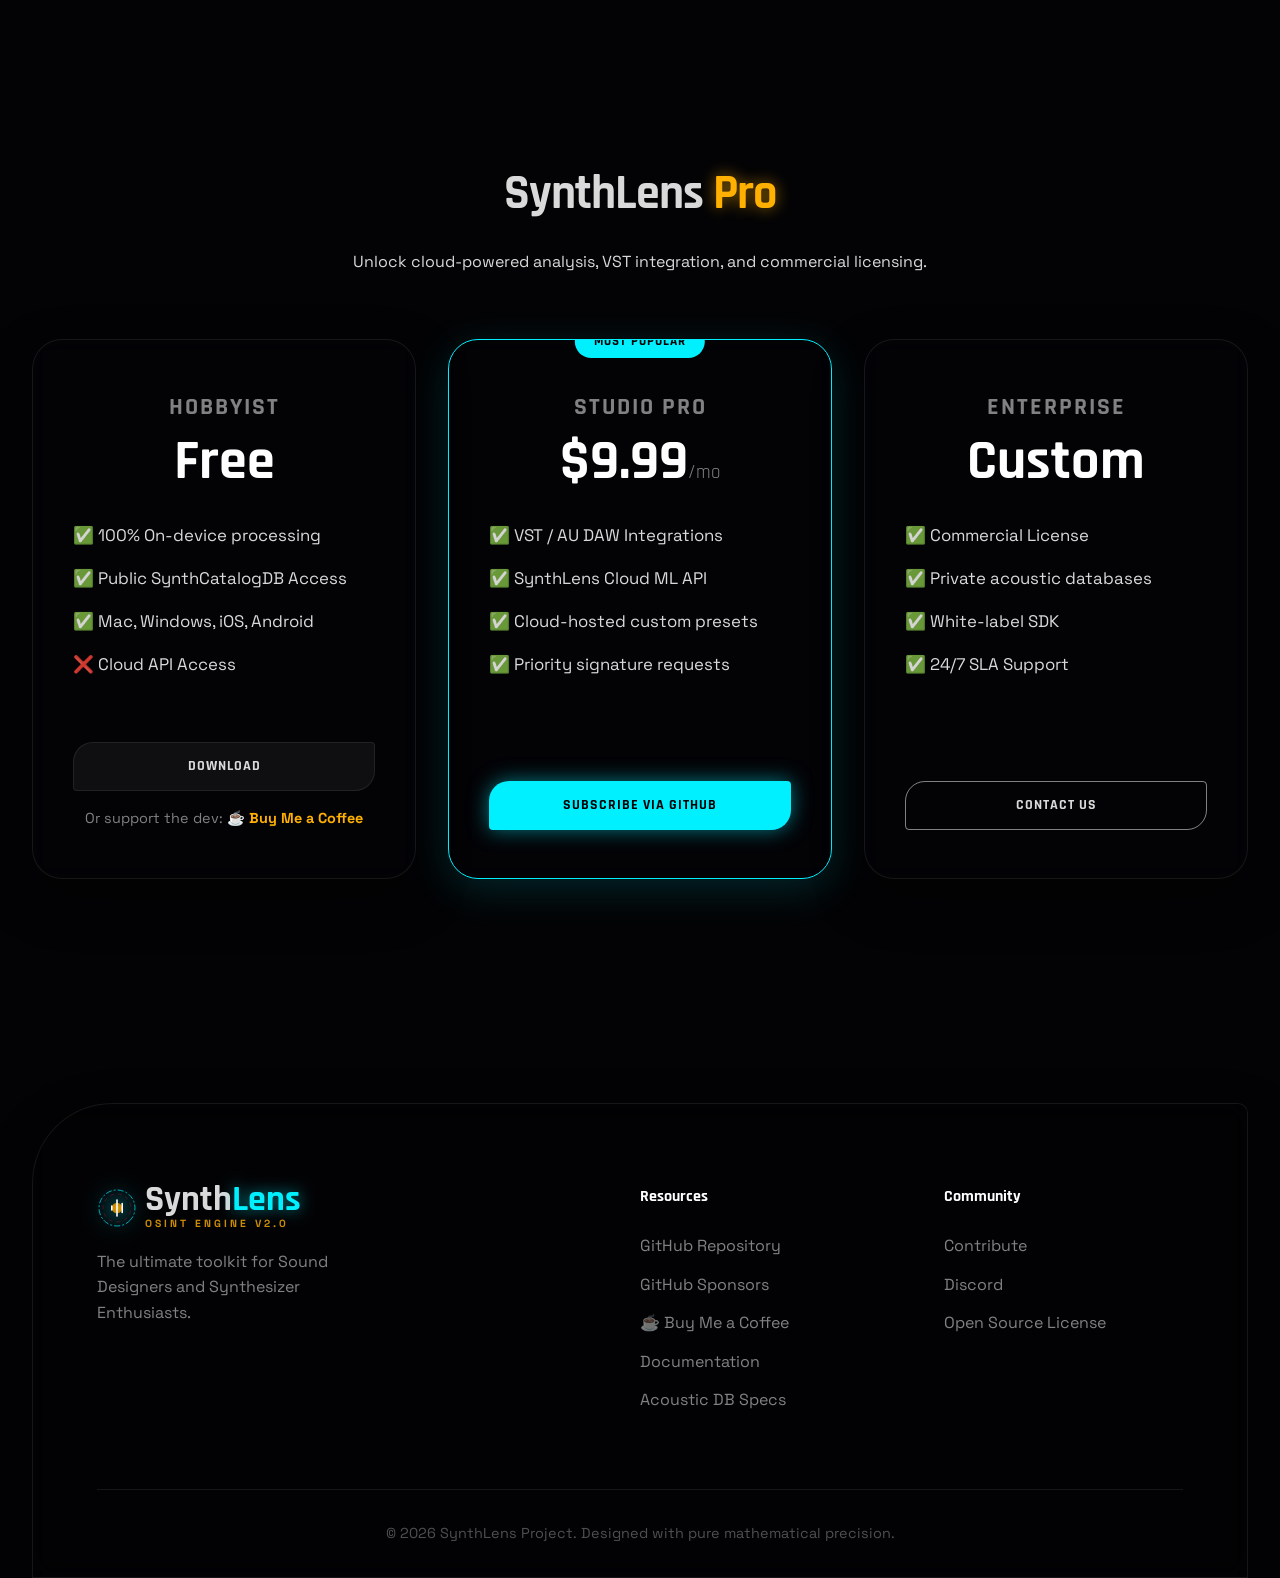
==== commit 60d94997: "Enhance SynthLens logo to a dynamic tech SVG" ====
--- a/DOCS/index.html
+++ b/DOCS/index.html
@@ -28,9 +28,44 @@
     <div class="site-wrapper">
         <!-- Header -->
         <header class="header fade-in-up">
-            <div class="logo">
-                <span class="logo-icon">🎧</span>
-                <h1>Synth<span class="highlight-cyan">Lens</span></h1>
+            <div class="logo hover-magnetic">
+                <svg class="logo-svg" width="40" height="40" viewBox="0 0 100 100" xmlns="http://www.w3.org/2000/svg" style="filter: drop-shadow(0 0 10px var(--synth-cyan));">
+                    <!-- Tech Ring -->
+                    <circle cx="50" cy="50" r="45" fill="none" stroke="var(--synth-cyan)" stroke-width="2" stroke-dasharray="15 5 5 5" opacity="0.8">
+                        <animateTransform attributeName="transform" type="rotate" from="0 50 50" to="360 50 50" dur="20s" repeatCount="indefinite" />
+                    </circle>
+                    <!-- Inner Ring -->
+                    <circle cx="50" cy="50" r="35" fill="none" stroke="var(--synth-magenta)" stroke-width="1" stroke-dasharray="10 10" opacity="0.6">
+                        <animateTransform attributeName="transform" type="rotate" from="360 50 50" to="0 50 50" dur="15s" repeatCount="indefinite" />
+                    </circle>
+                    <!-- Center Core (Lens/Eye) -->
+                    <circle cx="50" cy="50" r="15" fill="url(#core-grad)" opacity="0.9">
+                        <animate attributeName="r" values="12; 16; 12" dur="2s" repeatCount="indefinite" />
+                    </circle>
+                    <!-- Audio Wave Bars -->
+                    <rect x="35" y="40" width="4" height="20" fill="#fff" rx="2">
+                        <animate attributeName="height" values="10; 25; 10" dur="0.8s" repeatCount="indefinite" />
+                        <animate attributeName="y" values="45; 37.5; 45" dur="0.8s" repeatCount="indefinite" />
+                    </rect>
+                    <rect x="48" y="30" width="4" height="40" fill="#fff" rx="2">
+                        <animate attributeName="height" values="20; 50; 20" dur="0.5s" repeatCount="indefinite" />
+                        <animate attributeName="y" values="40; 25; 40" dur="0.5s" repeatCount="indefinite" />
+                    </rect>
+                    <rect x="61" y="40" width="4" height="20" fill="#fff" rx="2">
+                        <animate attributeName="height" values="15; 35; 15" dur="0.7s" repeatCount="indefinite" />
+                        <animate attributeName="y" values="42.5; 32.5; 42.5" dur="0.7s" repeatCount="indefinite" />
+                    </rect>
+                    <defs>
+                        <radialGradient id="core-grad" cx="50%" cy="50%" r="50%" fx="50%" fy="50%">
+                            <stop offset="0%" stop-color="var(--synth-amber)" />
+                            <stop offset="100%" stop-color="#cc8800" />
+                        </radialGradient>
+                    </defs>
+                </svg>
+                <div class="logo-text" style="display: flex; flex-direction: column; align-items: flex-start;">
+                    <h1 style="line-height: 0.9; margin: 0; padding: 0;">Synth<span class="highlight-cyan">Lens</span></h1>
+                    <span class="logo-version" style="font-size: 0.65rem; color: var(--synth-amber); letter-spacing: 3px; text-transform: uppercase; font-family: var(--font-body); font-weight: 700; opacity: 0.8;">OSINT Engine v2.0</span>
+                </div>
             </div>
             <nav class="nav">
                 <a href="#library">The Library</a>
@@ -208,9 +243,44 @@
         <footer class="footer glass-panel fade-in-up delay-1">
             <div class="footer-grid">
                 <div class="footer-brand">
-                    <div class="logo">
-                        <span class="logo-icon">🎧</span>
-                        <h2>Synth<span class="highlight-cyan">Lens</span></h2>
+                    <div class="logo hover-magnetic">
+                        <svg class="logo-svg" width="40" height="40" viewBox="0 0 100 100" xmlns="http://www.w3.org/2000/svg" style="filter: drop-shadow(0 0 10px var(--synth-cyan));">
+                            <!-- Tech Ring -->
+                            <circle cx="50" cy="50" r="45" fill="none" stroke="var(--synth-cyan)" stroke-width="2" stroke-dasharray="15 5 5 5" opacity="0.8">
+                                <animateTransform attributeName="transform" type="rotate" from="0 50 50" to="360 50 50" dur="20s" repeatCount="indefinite" />
+                            </circle>
+                            <!-- Inner Ring -->
+                            <circle cx="50" cy="50" r="35" fill="none" stroke="var(--synth-magenta)" stroke-width="1" stroke-dasharray="10 10" opacity="0.6">
+                                <animateTransform attributeName="transform" type="rotate" from="360 50 50" to="0 50 50" dur="15s" repeatCount="indefinite" />
+                            </circle>
+                            <!-- Center Core (Lens/Eye) -->
+                            <circle cx="50" cy="50" r="15" fill="url(#core-grad-footer)" opacity="0.9">
+                                <animate attributeName="r" values="12; 16; 12" dur="2s" repeatCount="indefinite" />
+                            </circle>
+                            <!-- Audio Wave Bars -->
+                            <rect x="35" y="40" width="4" height="20" fill="#fff" rx="2">
+                                <animate attributeName="height" values="10; 25; 10" dur="0.8s" repeatCount="indefinite" />
+                                <animate attributeName="y" values="45; 37.5; 45" dur="0.8s" repeatCount="indefinite" />
+                            </rect>
+                            <rect x="48" y="30" width="4" height="40" fill="#fff" rx="2">
+                                <animate attributeName="height" values="20; 50; 20" dur="0.5s" repeatCount="indefinite" />
+                                <animate attributeName="y" values="40; 25; 40" dur="0.5s" repeatCount="indefinite" />
+                            </rect>
+                            <rect x="61" y="40" width="4" height="20" fill="#fff" rx="2">
+                                <animate attributeName="height" values="15; 35; 15" dur="0.7s" repeatCount="indefinite" />
+                                <animate attributeName="y" values="42.5; 32.5; 42.5" dur="0.7s" repeatCount="indefinite" />
+                            </rect>
+                            <defs>
+                                <radialGradient id="core-grad-footer" cx="50%" cy="50%" r="50%" fx="50%" fy="50%">
+                                    <stop offset="0%" stop-color="var(--synth-amber)" />
+                                    <stop offset="100%" stop-color="#cc8800" />
+                                </radialGradient>
+                            </defs>
+                        </svg>
+                        <div class="logo-text" style="display: flex; flex-direction: column; align-items: flex-start;">
+                            <h2 style="line-height: 0.9; margin: 0; padding: 0;">Synth<span class="highlight-cyan">Lens</span></h2>
+                            <span class="logo-version" style="font-size: 0.65rem; color: var(--synth-amber); letter-spacing: 3px; text-transform: uppercase; font-family: var(--font-body); font-weight: 700; opacity: 0.8;">OSINT Engine v2.0</span>
+                        </div>
                     </div>
                     <p class="tagline">The ultimate toolkit for Sound Designers and Synthesizer Enthusiasts.</p>
                 </div>
